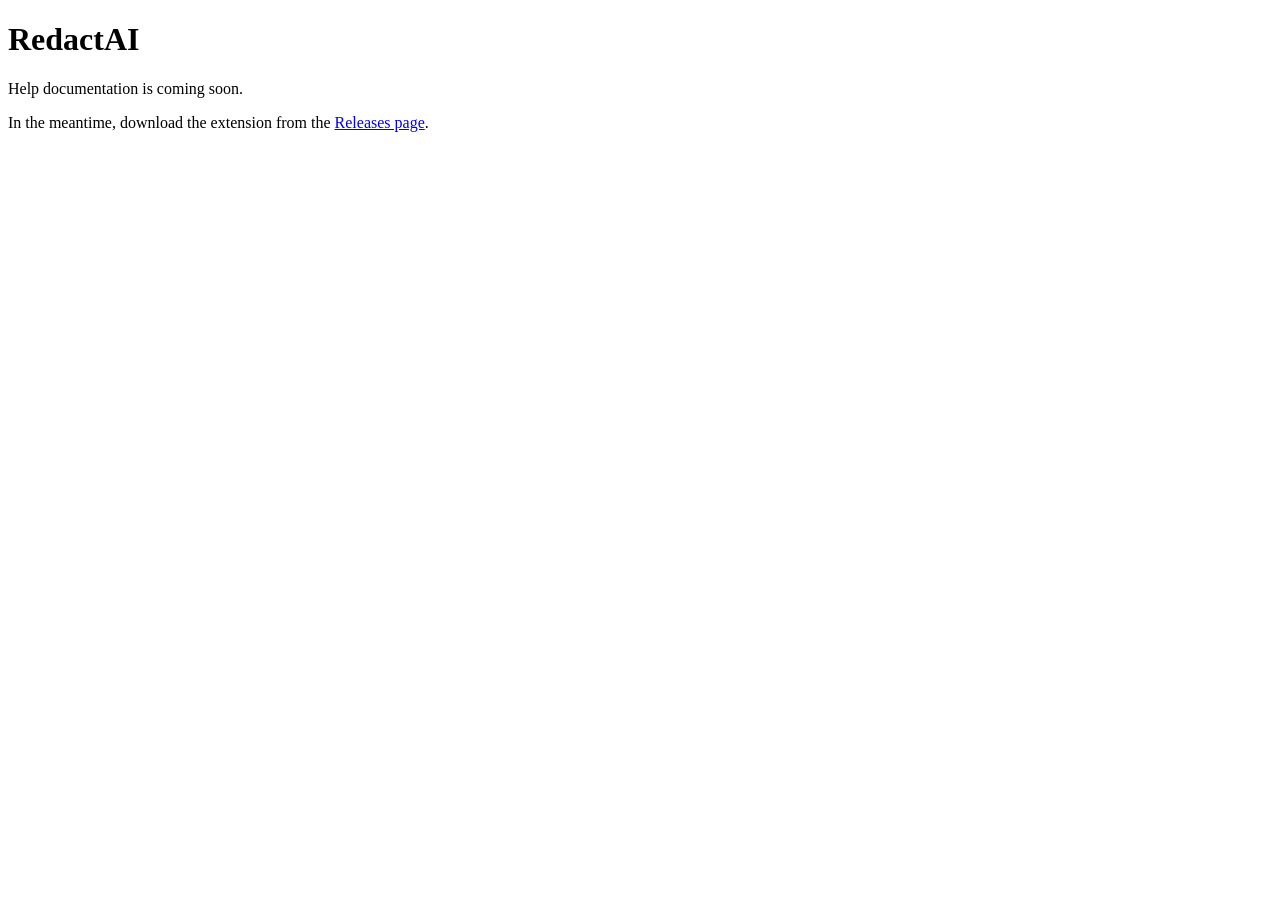
==== docs/index.html @ 03ff7887 "Scaffold public repo: README and docs placeholder Sets up this repo as the public releases + docs mi" ====
<!DOCTYPE html>
<html lang="en">
<head>
<meta charset="UTF-8">
<title>RedactAI Help</title>
<meta name="viewport" content="width=device-width, initial-scale=1">
</head>
<body>
<h1>RedactAI</h1>
<p>Help documentation is coming soon.</p>
<p>In the meantime, download the extension from the
<a href="https://github.com/RunningWithScrewDrivers/RedactAI-releases/releases">Releases page</a>.</p>
</body>
</html>
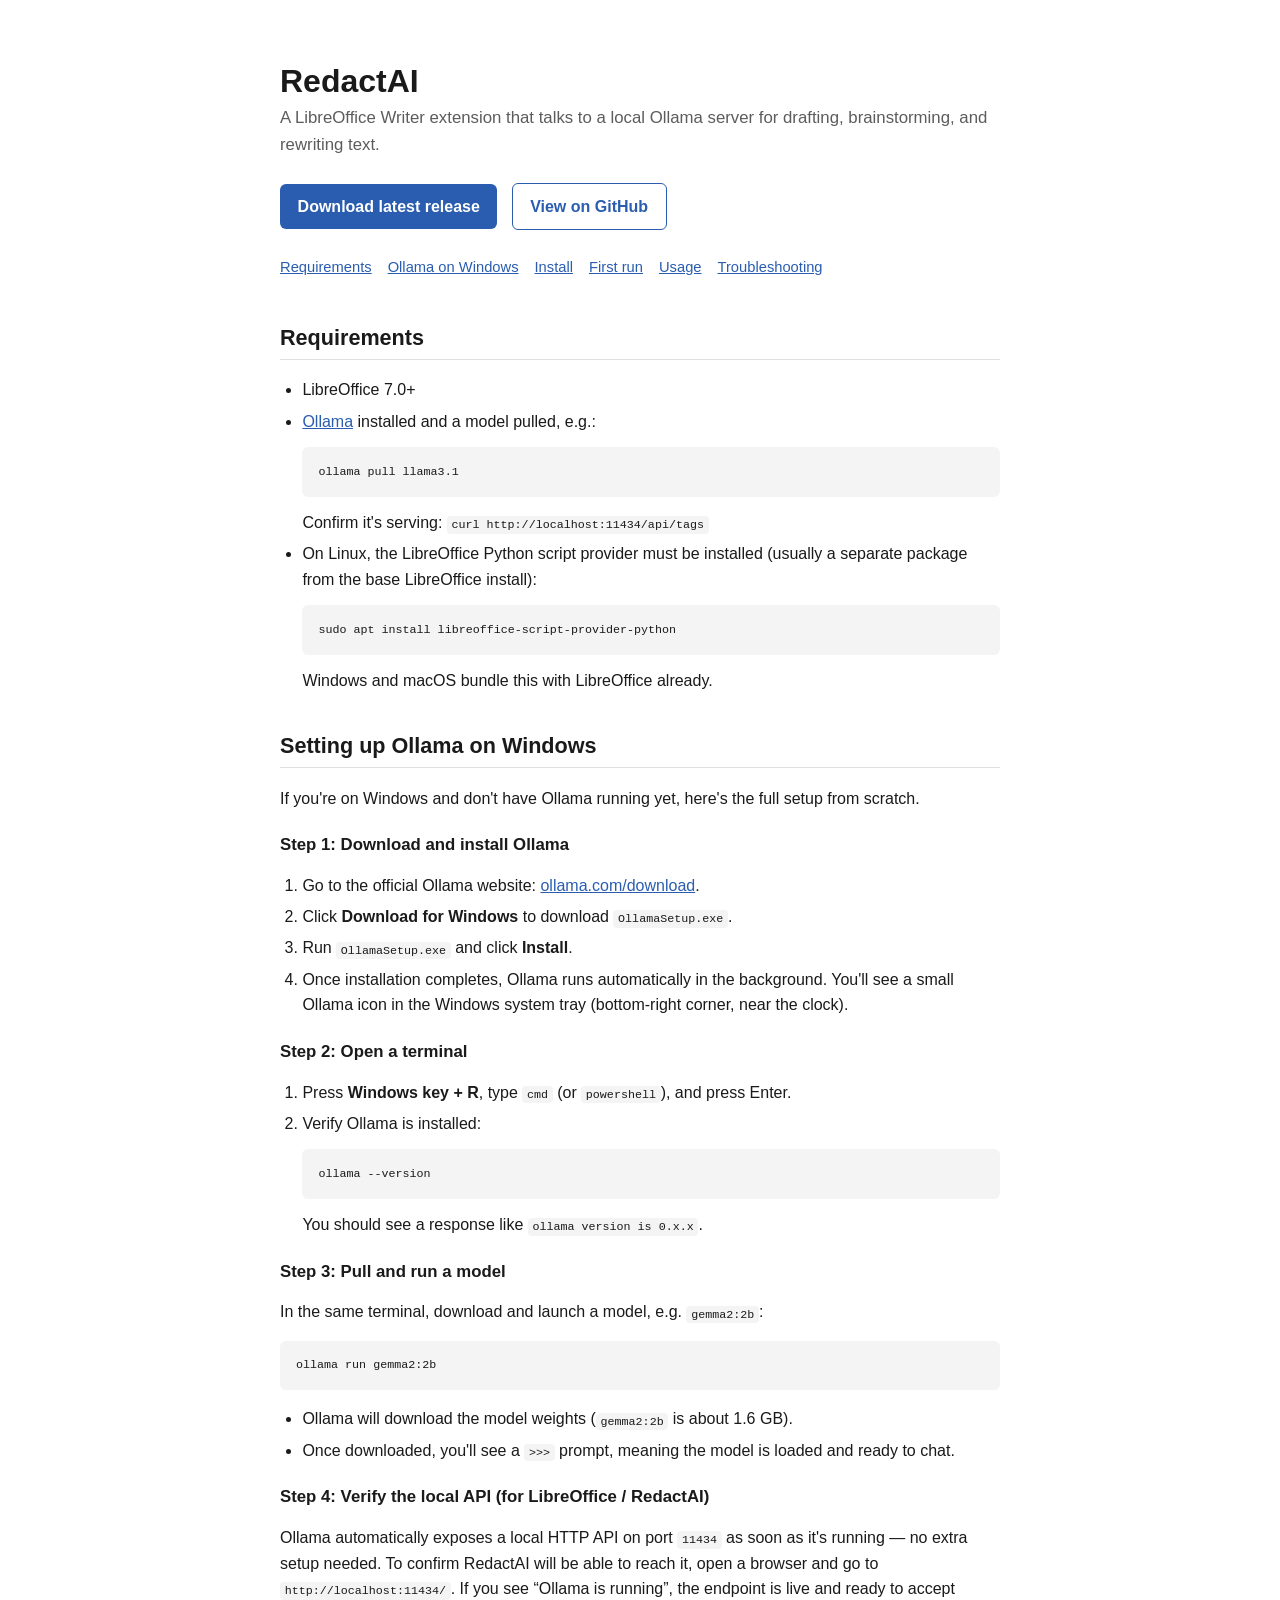
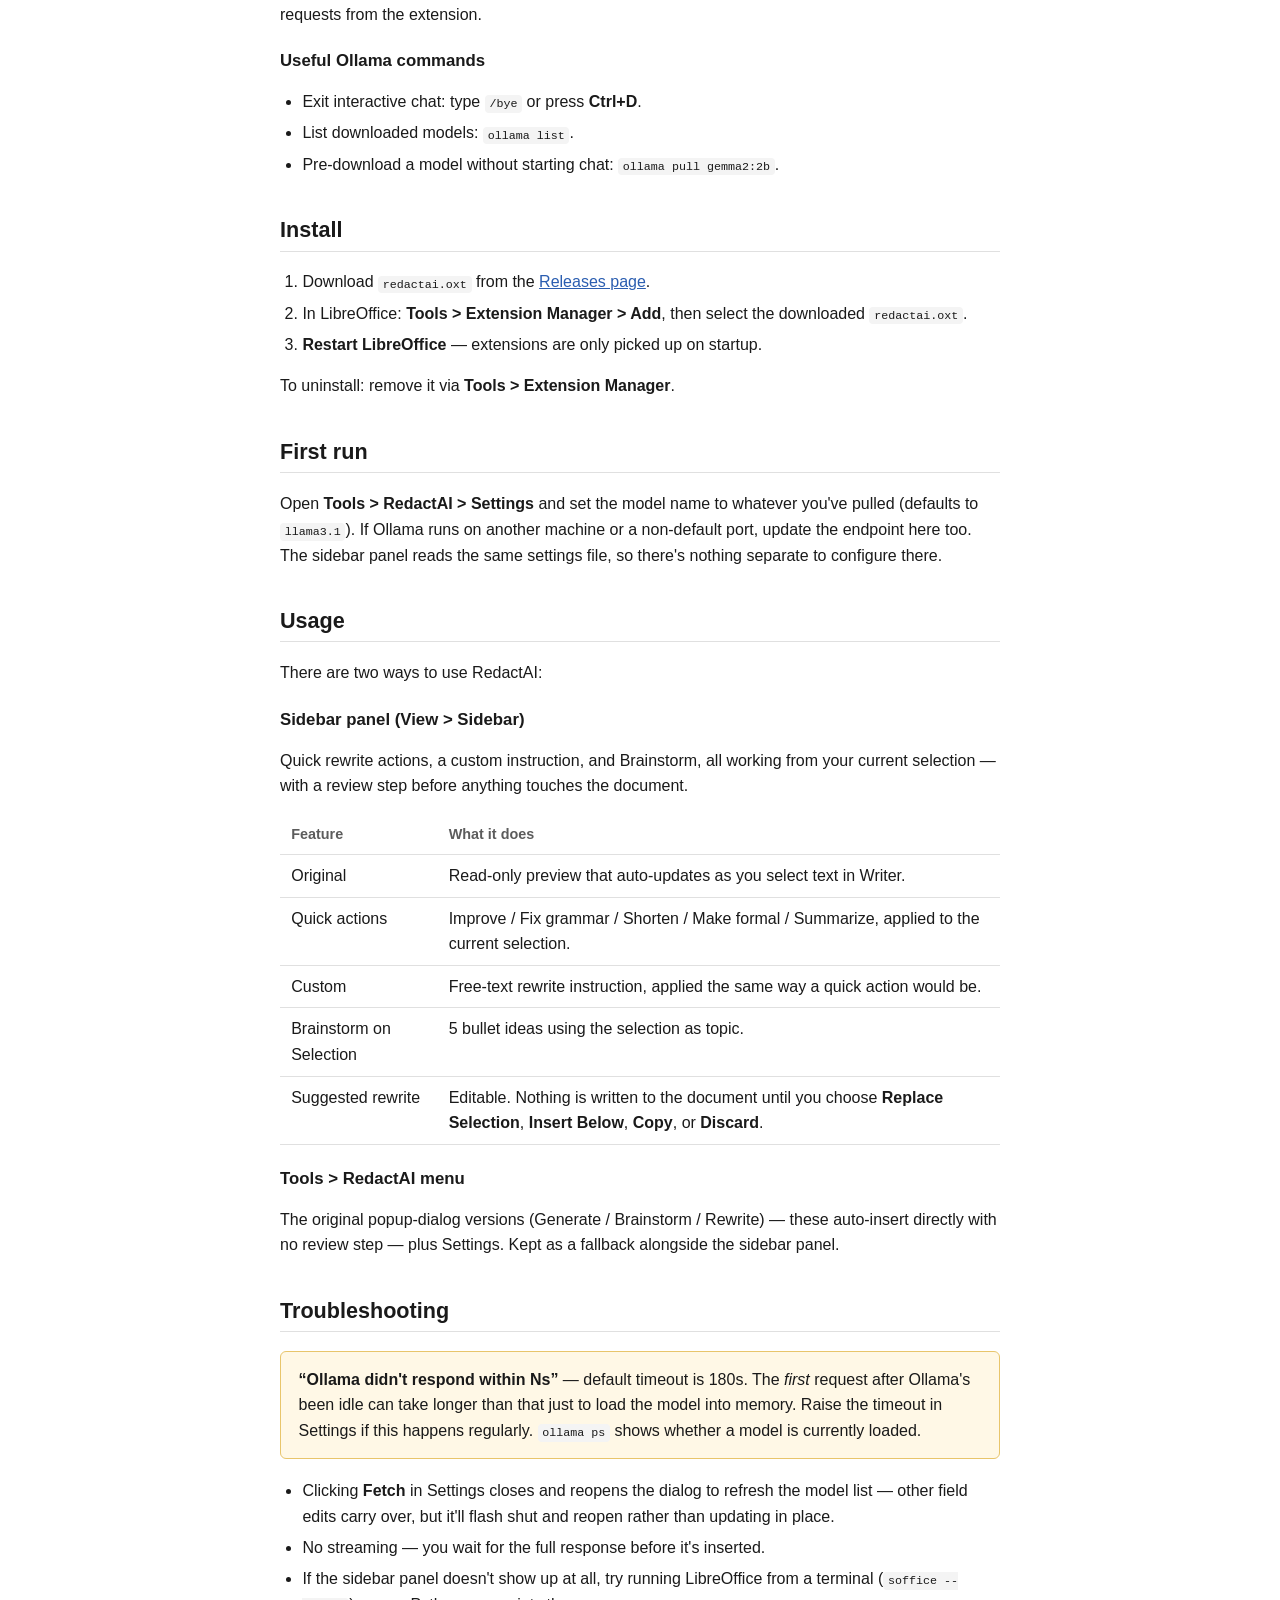
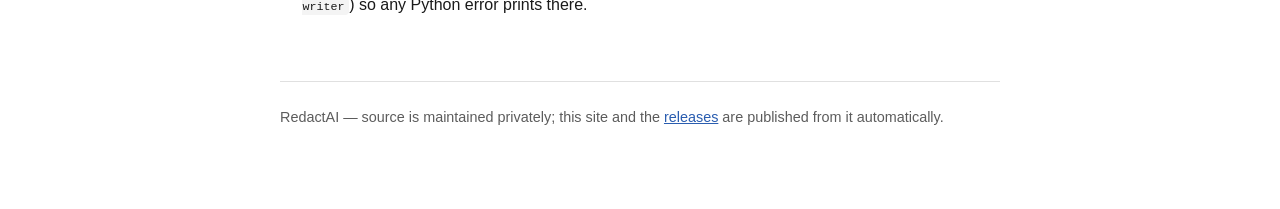
==== commit 9091a8c8: "Write full RedactAI help page Replaces the placeholder with real docs: requirements, the Windows Oll" ====
--- a/docs/index.html
+++ b/docs/index.html
@@ -4,11 +4,233 @@
 <meta charset="UTF-8">
 <title>RedactAI Help</title>
 <meta name="viewport" content="width=device-width, initial-scale=1">
+<style>
+  :root {
+    color-scheme: light dark;
+    --bg: #ffffff;
+    --fg: #1a1a1a;
+    --muted: #5c5c5c;
+    --border: #e0e0e0;
+    --code-bg: #f4f4f4;
+    --accent: #2a5db0;
+    --callout-bg: #fff8e6;
+    --callout-border: #e8c56b;
+  }
+  @media (prefers-color-scheme: dark) {
+    :root {
+      --bg: #16181c;
+      --fg: #e8e8e8;
+      --muted: #a0a0a0;
+      --border: #30333a;
+      --code-bg: #21242b;
+      --accent: #7aa7ef;
+      --callout-bg: #2a2410;
+      --callout-border: #6b5a1f;
+    }
+  }
+  * { box-sizing: border-box; }
+  body {
+    background: var(--bg);
+    color: var(--fg);
+    font-family: -apple-system, BlinkMacSystemFont, "Segoe UI", Helvetica, Arial, sans-serif;
+    line-height: 1.6;
+    max-width: 760px;
+    margin: 0 auto;
+    padding: 2.5rem 1.25rem 5rem;
+  }
+  h1, h2, h3 { line-height: 1.25; }
+  h1 { font-size: 2rem; margin-bottom: 0.25rem; }
+  h2 {
+    font-size: 1.35rem;
+    margin-top: 2.5rem;
+    padding-bottom: 0.4rem;
+    border-bottom: 1px solid var(--border);
+  }
+  h3 { font-size: 1.05rem; margin-top: 1.5rem; }
+  p.tagline { color: var(--muted); margin-top: 0; font-size: 1.05rem; }
+  code {
+    background: var(--code-bg);
+    padding: 0.15em 0.4em;
+    border-radius: 4px;
+    font-size: 0.9em;
+  }
+  pre {
+    background: var(--code-bg);
+    padding: 0.9rem 1rem;
+    border-radius: 6px;
+    overflow-x: auto;
+  }
+  pre code { background: none; padding: 0; }
+  a { color: var(--accent); }
+  ul, ol { padding-left: 1.4rem; }
+  li { margin-bottom: 0.35rem; }
+  .callout {
+    background: var(--callout-bg);
+    border: 1px solid var(--callout-border);
+    border-radius: 6px;
+    padding: 0.9rem 1.1rem;
+    margin: 1.2rem 0;
+  }
+  .callout p:first-child { margin-top: 0; }
+  .callout p:last-child { margin-bottom: 0; }
+  .btn-row { margin: 1.5rem 0; }
+  .btn {
+    display: inline-block;
+    background: var(--accent);
+    color: #fff;
+    text-decoration: none;
+    padding: 0.6rem 1.1rem;
+    border-radius: 6px;
+    font-weight: 600;
+    margin-right: 0.6rem;
+  }
+  .btn.secondary {
+    background: transparent;
+    color: var(--accent);
+    border: 1px solid var(--accent);
+  }
+  table {
+    width: 100%;
+    border-collapse: collapse;
+    margin: 1rem 0;
+  }
+  th, td {
+    text-align: left;
+    padding: 0.5rem 0.7rem;
+    border-bottom: 1px solid var(--border);
+    vertical-align: top;
+  }
+  th { color: var(--muted); font-weight: 600; font-size: 0.9em; }
+  footer {
+    margin-top: 4rem;
+    padding-top: 1.5rem;
+    border-top: 1px solid var(--border);
+    color: var(--muted);
+    font-size: 0.9em;
+  }
+  nav.toc { margin: 1.5rem 0 2rem; }
+  nav.toc ul { list-style: none; padding-left: 0; display: flex; flex-wrap: wrap; gap: 0.4rem 1rem; }
+  nav.toc a { font-size: 0.92em; }
+</style>
 </head>
 <body>
+
 <h1>RedactAI</h1>
-<p>Help documentation is coming soon.</p>
-<p>In the meantime, download the extension from the
-<a href="https://github.com/RunningWithScrewDrivers/RedactAI-releases/releases">Releases page</a>.</p>
+<p class="tagline">A LibreOffice Writer extension that talks to a local Ollama server for drafting, brainstorming, and rewriting text.</p>
+
+<div class="btn-row">
+  <a class="btn" href="https://github.com/RunningWithScrewDrivers/RedactAI-releases/releases">Download latest release</a>
+  <a class="btn secondary" href="https://github.com/RunningWithScrewDrivers/RedactAI-releases">View on GitHub</a>
+</div>
+
+<nav class="toc">
+  <ul>
+    <li><a href="#requirements">Requirements</a></li>
+    <li><a href="#ollama-windows">Ollama on Windows</a></li>
+    <li><a href="#install">Install</a></li>
+    <li><a href="#first-run">First run</a></li>
+    <li><a href="#usage">Usage</a></li>
+    <li><a href="#troubleshooting">Troubleshooting</a></li>
+  </ul>
+</nav>
+
+<h2 id="requirements">Requirements</h2>
+<ul>
+  <li>LibreOffice 7.0+</li>
+  <li>
+    <a href="https://ollama.com">Ollama</a> installed and a model pulled, e.g.:
+    <pre><code>ollama pull llama3.1</code></pre>
+    Confirm it's serving: <code>curl http://localhost:11434/api/tags</code>
+  </li>
+  <li>
+    On Linux, the LibreOffice Python script provider must be installed
+    (usually a separate package from the base LibreOffice install):
+    <pre><code>sudo apt install libreoffice-script-provider-python</code></pre>
+    Windows and macOS bundle this with LibreOffice already.
+  </li>
+</ul>
+
+<h2 id="ollama-windows">Setting up Ollama on Windows</h2>
+<p>If you're on Windows and don't have Ollama running yet, here's the full setup from scratch.</p>
+
+<h3>Step 1: Download and install Ollama</h3>
+<ol>
+  <li>Go to the official Ollama website: <a href="https://ollama.com/download">ollama.com/download</a>.</li>
+  <li>Click <strong>Download for Windows</strong> to download <code>OllamaSetup.exe</code>.</li>
+  <li>Run <code>OllamaSetup.exe</code> and click <strong>Install</strong>.</li>
+  <li>Once installation completes, Ollama runs automatically in the background. You'll see a small Ollama icon in the Windows system tray (bottom-right corner, near the clock).</li>
+</ol>
+
+<h3>Step 2: Open a terminal</h3>
+<ol>
+  <li>Press <strong>Windows key + R</strong>, type <code>cmd</code> (or <code>powershell</code>), and press Enter.</li>
+  <li>Verify Ollama is installed:
+    <pre><code>ollama --version</code></pre>
+    You should see a response like <code>ollama version is 0.x.x</code>.
+  </li>
+</ol>
+
+<h3>Step 3: Pull and run a model</h3>
+<p>In the same terminal, download and launch a model, e.g. <code>gemma2:2b</code>:</p>
+<pre><code>ollama run gemma2:2b</code></pre>
+<ul>
+  <li>Ollama will download the model weights (<code>gemma2:2b</code> is about 1.6 GB).</li>
+  <li>Once downloaded, you'll see a <code>&gt;&gt;&gt;</code> prompt, meaning the model is loaded and ready to chat.</li>
+</ul>
+
+<h3>Step 4: Verify the local API (for LibreOffice / RedactAI)</h3>
+<p>Ollama automatically exposes a local HTTP API on port <code>11434</code> as soon as it's running &mdash; no extra setup needed. To confirm RedactAI will be able to reach it, open a browser and go to <code>http://localhost:11434/</code>. If you see &ldquo;Ollama is running&rdquo;, the endpoint is live and ready to accept requests from the extension.</p>
+
+<h3>Useful Ollama commands</h3>
+<ul>
+  <li>Exit interactive chat: type <code>/bye</code> or press <strong>Ctrl+D</strong>.</li>
+  <li>List downloaded models: <code>ollama list</code>.</li>
+  <li>Pre-download a model without starting chat: <code>ollama pull gemma2:2b</code>.</li>
+</ul>
+
+<h2 id="install">Install</h2>
+<ol>
+  <li>Download <code>redactai.oxt</code> from the <a href="https://github.com/RunningWithScrewDrivers/RedactAI-releases/releases">Releases page</a>.</li>
+  <li>In LibreOffice: <strong>Tools &gt; Extension Manager &gt; Add</strong>, then select the downloaded <code>redactai.oxt</code>.</li>
+  <li><strong>Restart LibreOffice</strong> &mdash; extensions are only picked up on startup.</li>
+</ol>
+<p>To uninstall: remove it via <strong>Tools &gt; Extension Manager</strong>.</p>
+
+<h2 id="first-run">First run</h2>
+<p>Open <strong>Tools &gt; RedactAI &gt; Settings</strong> and set the model name to whatever you've pulled (defaults to <code>llama3.1</code>). If Ollama runs on another machine or a non-default port, update the endpoint here too. The sidebar panel reads the same settings file, so there's nothing separate to configure there.</p>
+
+<h2 id="usage">Usage</h2>
+<p>There are two ways to use RedactAI:</p>
+
+<h3>Sidebar panel (View &gt; Sidebar)</h3>
+<p>Quick rewrite actions, a custom instruction, and Brainstorm, all working from your current selection &mdash; with a review step before anything touches the document.</p>
+<table>
+  <tr><th>Feature</th><th>What it does</th></tr>
+  <tr><td>Original</td><td>Read-only preview that auto-updates as you select text in Writer.</td></tr>
+  <tr><td>Quick actions</td><td>Improve / Fix grammar / Shorten / Make formal / Summarize, applied to the current selection.</td></tr>
+  <tr><td>Custom</td><td>Free-text rewrite instruction, applied the same way a quick action would be.</td></tr>
+  <tr><td>Brainstorm on Selection</td><td>5 bullet ideas using the selection as topic.</td></tr>
+  <tr><td>Suggested rewrite</td><td>Editable. Nothing is written to the document until you choose <strong>Replace Selection</strong>, <strong>Insert Below</strong>, <strong>Copy</strong>, or <strong>Discard</strong>.</td></tr>
+</table>
+
+<h3>Tools &gt; RedactAI menu</h3>
+<p>The original popup-dialog versions (Generate / Brainstorm / Rewrite) &mdash; these auto-insert directly with no review step &mdash; plus Settings. Kept as a fallback alongside the sidebar panel.</p>
+
+<h2 id="troubleshooting">Troubleshooting</h2>
+<div class="callout">
+  <p><strong>&ldquo;Ollama didn't respond within Ns&rdquo;</strong> &mdash; default timeout is 180s. The <em>first</em> request after Ollama's been idle can take longer than that just to load the model into memory. Raise the timeout in Settings if this happens regularly. <code>ollama ps</code> shows whether a model is currently loaded.</p>
+</div>
+<ul>
+  <li>Clicking <strong>Fetch</strong> in Settings closes and reopens the dialog to refresh the model list &mdash; other field edits carry over, but it'll flash shut and reopen rather than updating in place.</li>
+  <li>No streaming &mdash; you wait for the full response before it's inserted.</li>
+  <li>If the sidebar panel doesn't show up at all, try running LibreOffice from a terminal (<code>soffice --writer</code>) so any Python error prints there.</li>
+</ul>
+
+<footer>
+  RedactAI &mdash; source is maintained privately; this site and the
+  <a href="https://github.com/RunningWithScrewDrivers/RedactAI-releases/releases">releases</a>
+  are published from it automatically.
+</footer>
+
 </body>
 </html>
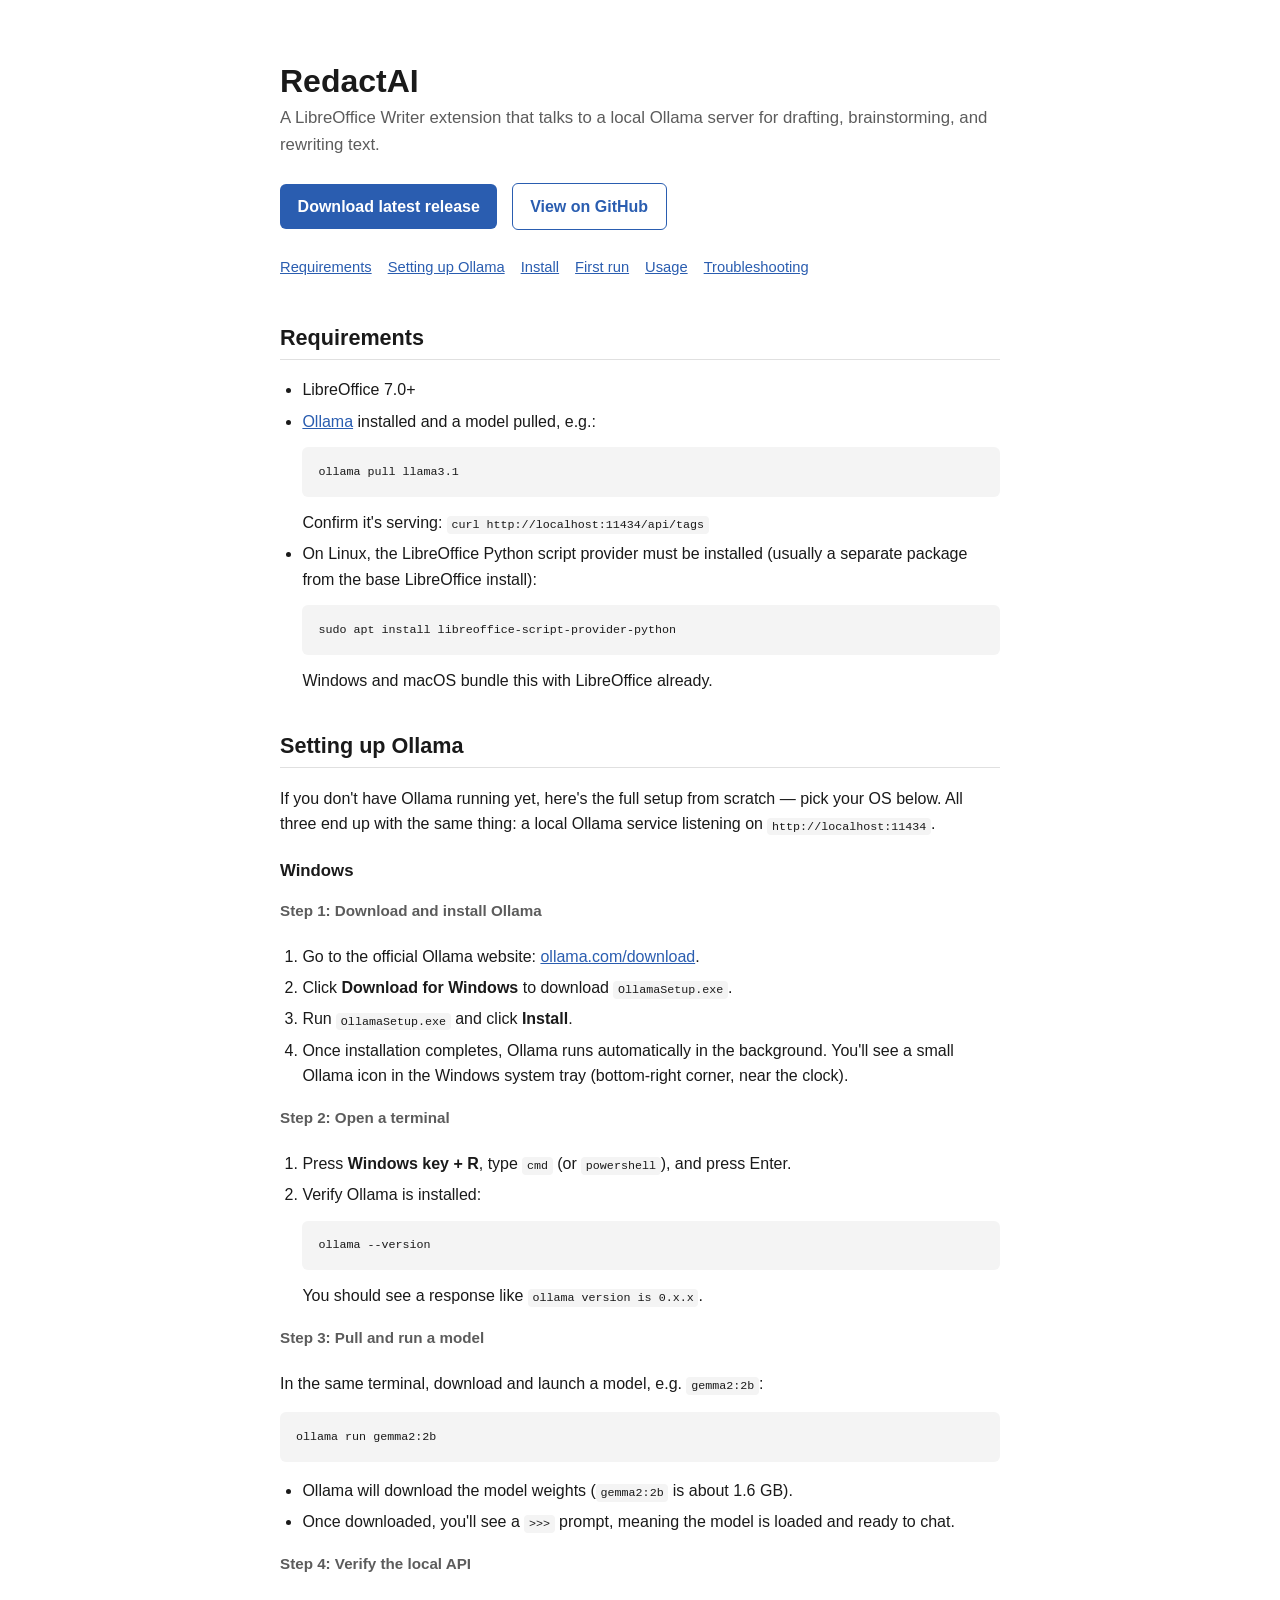
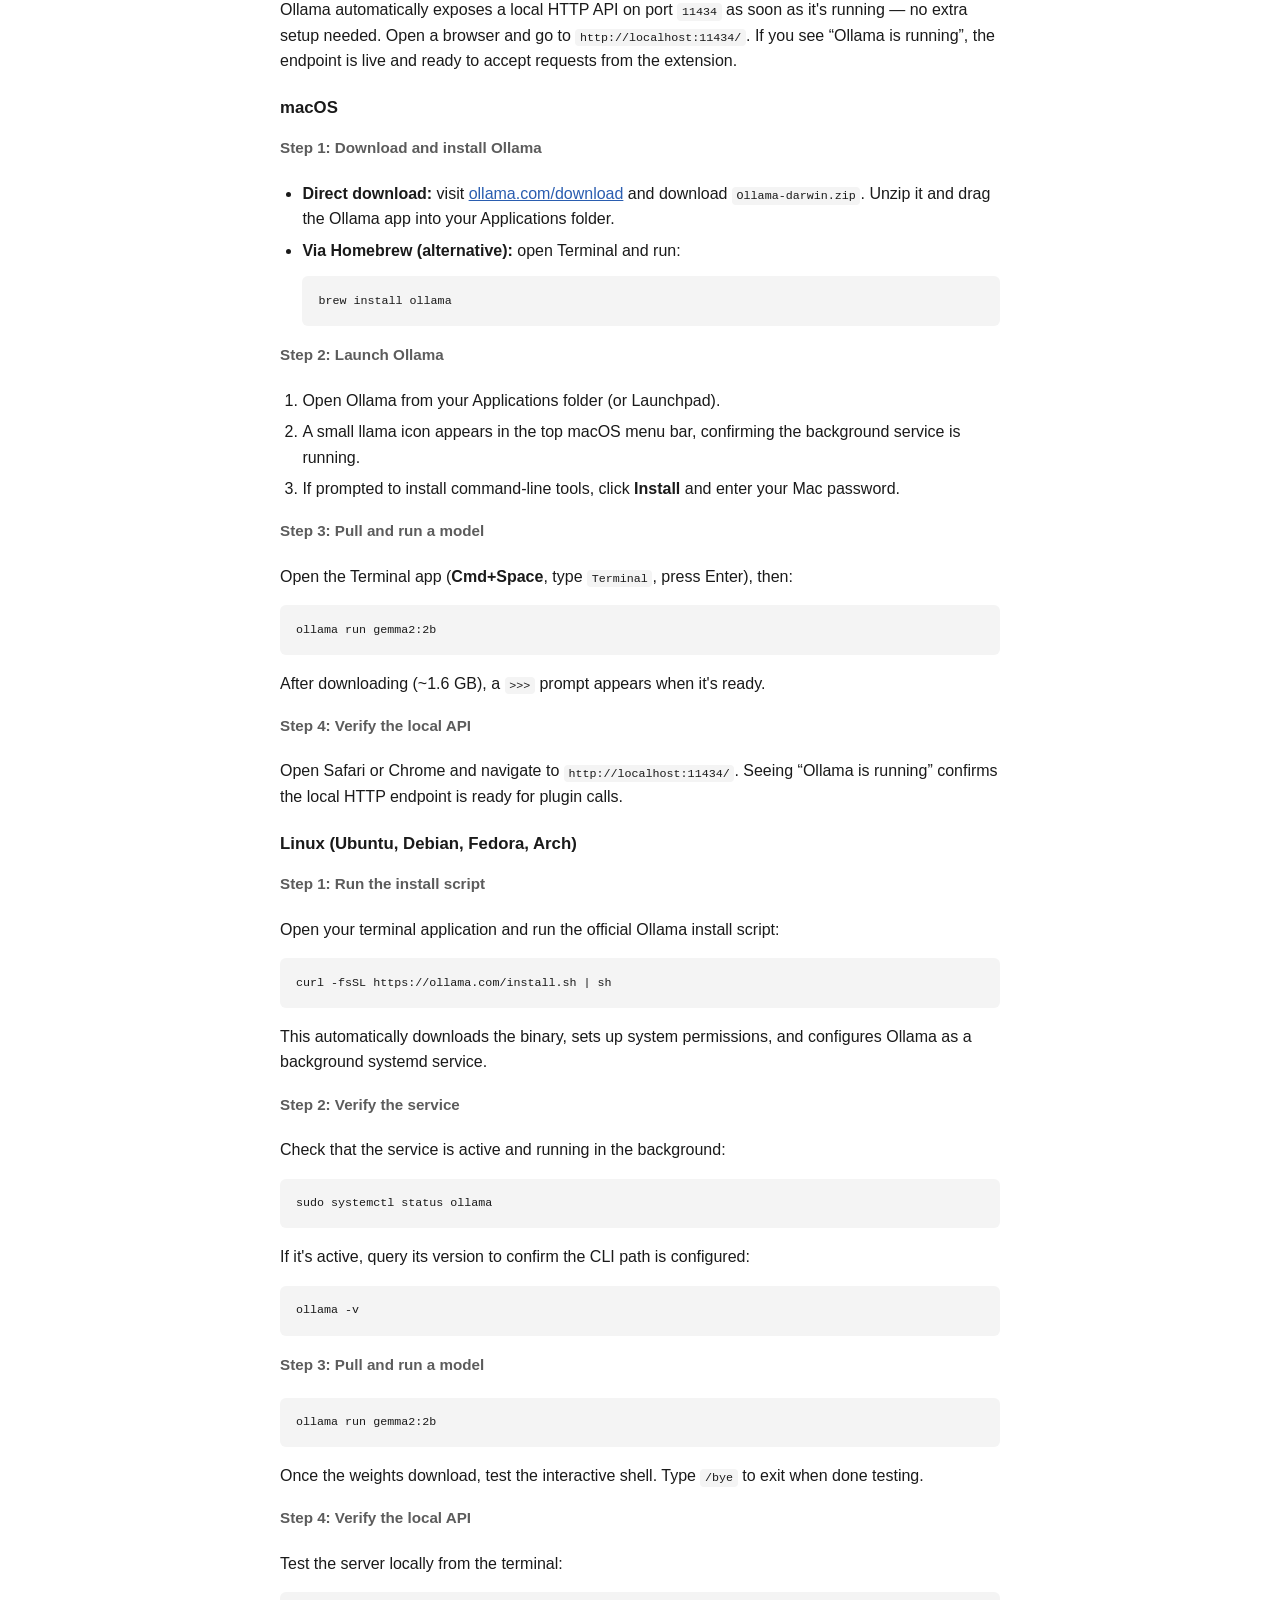
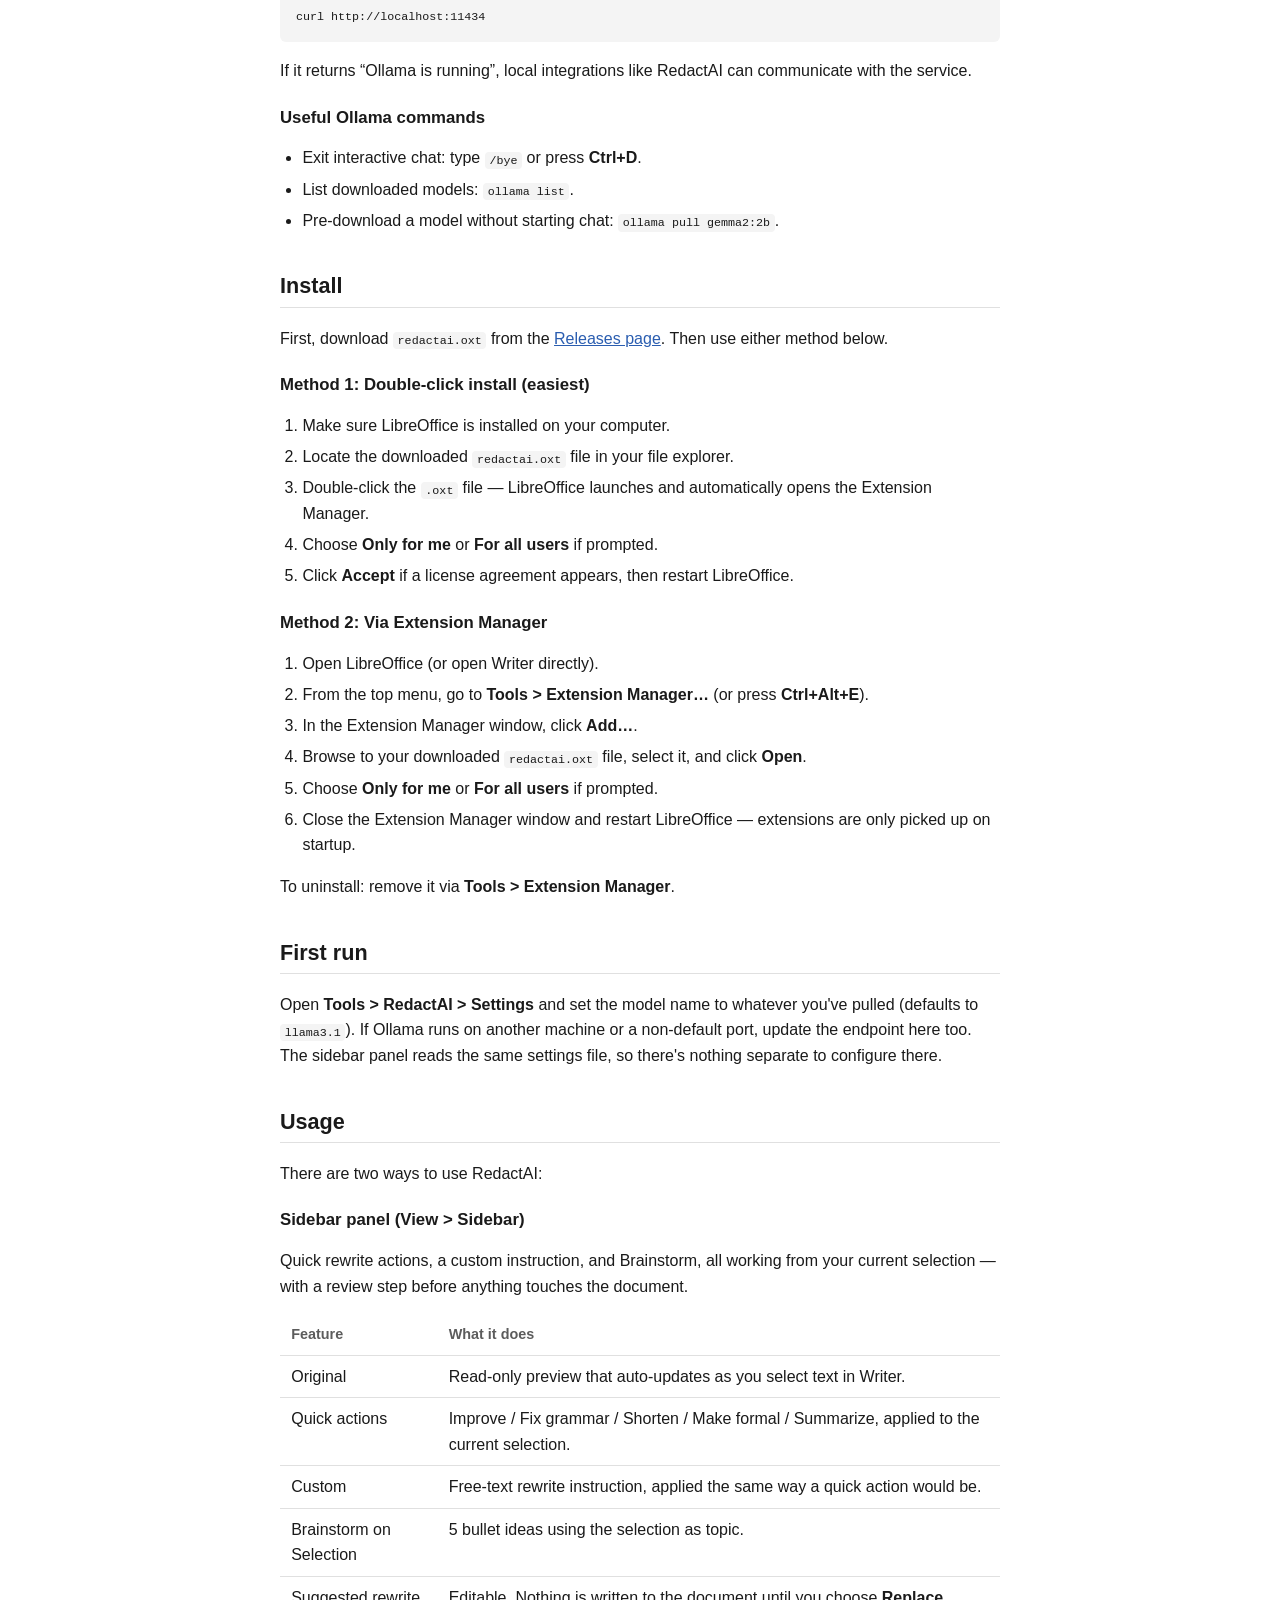
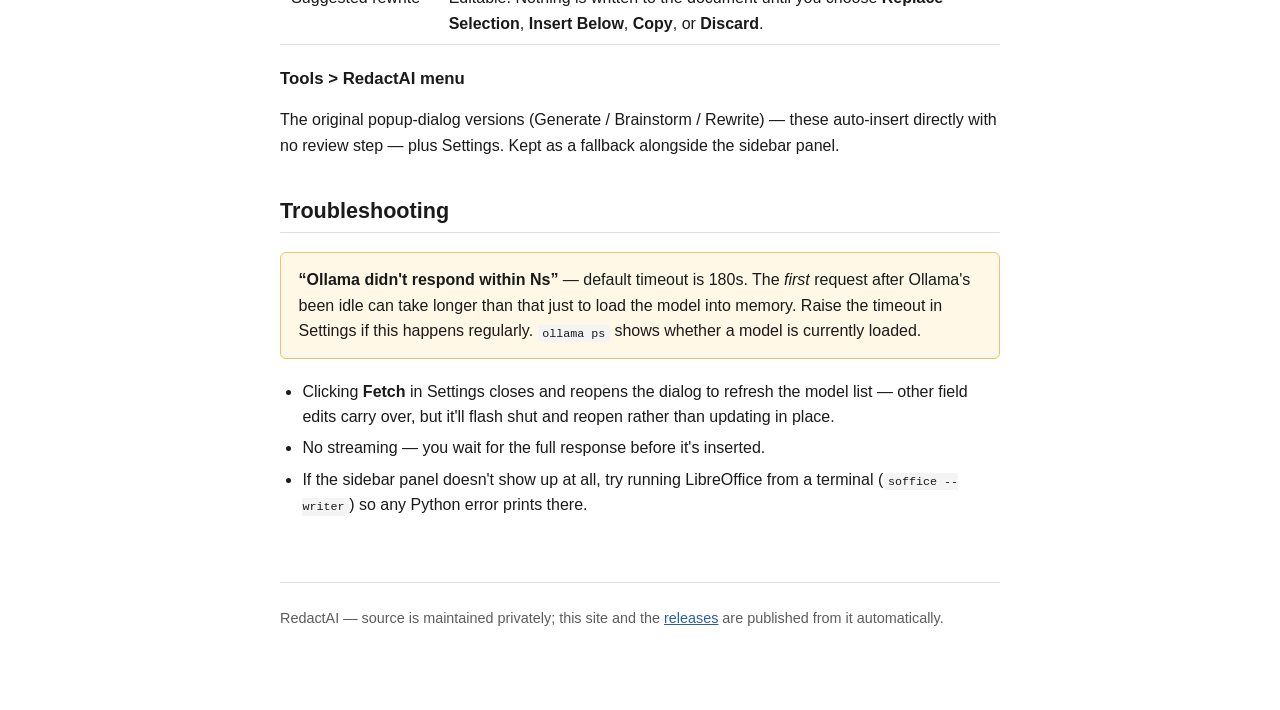
==== commit 7a847ce8: "Expand help page: macOS/Linux Ollama setup, extension install methods Ollama setup now covers Window" ====
--- a/docs/index.html
+++ b/docs/index.html
@@ -47,6 +47,7 @@
     border-bottom: 1px solid var(--border);
   }
   h3 { font-size: 1.05rem; margin-top: 1.5rem; }
+  h4 { font-size: 0.95rem; margin-top: 1.1rem; color: var(--muted); }
   p.tagline { color: var(--muted); margin-top: 0; font-size: 1.05rem; }
   code {
     background: var(--code-bg);
@@ -126,7 +127,7 @@
 <nav class="toc">
   <ul>
     <li><a href="#requirements">Requirements</a></li>
-    <li><a href="#ollama-windows">Ollama on Windows</a></li>
+    <li><a href="#ollama-setup">Setting up Ollama</a></li>
     <li><a href="#install">Install</a></li>
     <li><a href="#first-run">First run</a></li>
     <li><a href="#usage">Usage</a></li>
@@ -150,10 +151,12 @@
   </li>
 </ul>
 
-<h2 id="ollama-windows">Setting up Ollama on Windows</h2>
-<p>If you're on Windows and don't have Ollama running yet, here's the full setup from scratch.</p>
-
-<h3>Step 1: Download and install Ollama</h3>
+<h2 id="ollama-setup">Setting up Ollama</h2>
+<p>If you don't have Ollama running yet, here's the full setup from scratch &mdash; pick your OS below. All three end up with the same thing: a local Ollama service listening on <code>http://localhost:11434</code>.</p>
+
+<h3>Windows</h3>
+
+<h4>Step 1: Download and install Ollama</h4>
 <ol>
   <li>Go to the official Ollama website: <a href="https://ollama.com/download">ollama.com/download</a>.</li>
   <li>Click <strong>Download for Windows</strong> to download <code>OllamaSetup.exe</code>.</li>
@@ -161,7 +164,7 @@
   <li>Once installation completes, Ollama runs automatically in the background. You'll see a small Ollama icon in the Windows system tray (bottom-right corner, near the clock).</li>
 </ol>
 
-<h3>Step 2: Open a terminal</h3>
+<h4>Step 2: Open a terminal</h4>
 <ol>
   <li>Press <strong>Windows key + R</strong>, type <code>cmd</code> (or <code>powershell</code>), and press Enter.</li>
   <li>Verify Ollama is installed:
@@ -170,7 +173,7 @@
   </li>
 </ol>
 
-<h3>Step 3: Pull and run a model</h3>
+<h4>Step 3: Pull and run a model</h4>
 <p>In the same terminal, download and launch a model, e.g. <code>gemma2:2b</code>:</p>
 <pre><code>ollama run gemma2:2b</code></pre>
 <ul>
@@ -178,8 +181,55 @@
   <li>Once downloaded, you'll see a <code>&gt;&gt;&gt;</code> prompt, meaning the model is loaded and ready to chat.</li>
 </ul>
 
-<h3>Step 4: Verify the local API (for LibreOffice / RedactAI)</h3>
-<p>Ollama automatically exposes a local HTTP API on port <code>11434</code> as soon as it's running &mdash; no extra setup needed. To confirm RedactAI will be able to reach it, open a browser and go to <code>http://localhost:11434/</code>. If you see &ldquo;Ollama is running&rdquo;, the endpoint is live and ready to accept requests from the extension.</p>
+<h4>Step 4: Verify the local API</h4>
+<p>Ollama automatically exposes a local HTTP API on port <code>11434</code> as soon as it's running &mdash; no extra setup needed. Open a browser and go to <code>http://localhost:11434/</code>. If you see &ldquo;Ollama is running&rdquo;, the endpoint is live and ready to accept requests from the extension.</p>
+
+<h3>macOS</h3>
+
+<h4>Step 1: Download and install Ollama</h4>
+<ul>
+  <li><strong>Direct download:</strong> visit <a href="https://ollama.com/download">ollama.com/download</a> and download <code>Ollama-darwin.zip</code>. Unzip it and drag the Ollama app into your Applications folder.</li>
+  <li><strong>Via Homebrew (alternative):</strong> open Terminal and run:
+    <pre><code>brew install ollama</code></pre>
+  </li>
+</ul>
+
+<h4>Step 2: Launch Ollama</h4>
+<ol>
+  <li>Open Ollama from your Applications folder (or Launchpad).</li>
+  <li>A small llama icon appears in the top macOS menu bar, confirming the background service is running.</li>
+  <li>If prompted to install command-line tools, click <strong>Install</strong> and enter your Mac password.</li>
+</ol>
+
+<h4>Step 3: Pull and run a model</h4>
+<p>Open the Terminal app (<strong>Cmd+Space</strong>, type <code>Terminal</code>, press Enter), then:</p>
+<pre><code>ollama run gemma2:2b</code></pre>
+<p>After downloading (~1.6 GB), a <code>&gt;&gt;&gt;</code> prompt appears when it's ready.</p>
+
+<h4>Step 4: Verify the local API</h4>
+<p>Open Safari or Chrome and navigate to <code>http://localhost:11434/</code>. Seeing &ldquo;Ollama is running&rdquo; confirms the local HTTP endpoint is ready for plugin calls.</p>
+
+<h3>Linux (Ubuntu, Debian, Fedora, Arch)</h3>
+
+<h4>Step 1: Run the install script</h4>
+<p>Open your terminal application and run the official Ollama install script:</p>
+<pre><code>curl -fsSL https://ollama.com/install.sh | sh</code></pre>
+<p>This automatically downloads the binary, sets up system permissions, and configures Ollama as a background systemd service.</p>
+
+<h4>Step 2: Verify the service</h4>
+<p>Check that the service is active and running in the background:</p>
+<pre><code>sudo systemctl status ollama</code></pre>
+<p>If it's active, query its version to confirm the CLI path is configured:</p>
+<pre><code>ollama -v</code></pre>
+
+<h4>Step 3: Pull and run a model</h4>
+<pre><code>ollama run gemma2:2b</code></pre>
+<p>Once the weights download, test the interactive shell. Type <code>/bye</code> to exit when done testing.</p>
+
+<h4>Step 4: Verify the local API</h4>
+<p>Test the server locally from the terminal:</p>
+<pre><code>curl http://localhost:11434</code></pre>
+<p>If it returns &ldquo;Ollama is running&rdquo;, local integrations like RedactAI can communicate with the service.</p>
 
 <h3>Useful Ollama commands</h3>
 <ul>
@@ -189,11 +239,27 @@
 </ul>
 
 <h2 id="install">Install</h2>
-<ol>
-  <li>Download <code>redactai.oxt</code> from the <a href="https://github.com/RunningWithScrewDrivers/RedactAI-releases/releases">Releases page</a>.</li>
-  <li>In LibreOffice: <strong>Tools &gt; Extension Manager &gt; Add</strong>, then select the downloaded <code>redactai.oxt</code>.</li>
-  <li><strong>Restart LibreOffice</strong> &mdash; extensions are only picked up on startup.</li>
-</ol>
+<p>First, download <code>redactai.oxt</code> from the <a href="https://github.com/RunningWithScrewDrivers/RedactAI-releases/releases">Releases page</a>. Then use either method below.</p>
+
+<h3>Method 1: Double-click install (easiest)</h3>
+<ol>
+  <li>Make sure LibreOffice is installed on your computer.</li>
+  <li>Locate the downloaded <code>redactai.oxt</code> file in your file explorer.</li>
+  <li>Double-click the <code>.oxt</code> file &mdash; LibreOffice launches and automatically opens the Extension Manager.</li>
+  <li>Choose <strong>Only for me</strong> or <strong>For all users</strong> if prompted.</li>
+  <li>Click <strong>Accept</strong> if a license agreement appears, then restart LibreOffice.</li>
+</ol>
+
+<h3>Method 2: Via Extension Manager</h3>
+<ol>
+  <li>Open LibreOffice (or open Writer directly).</li>
+  <li>From the top menu, go to <strong>Tools &gt; Extension Manager&hellip;</strong> (or press <strong>Ctrl+Alt+E</strong>).</li>
+  <li>In the Extension Manager window, click <strong>Add&hellip;</strong>.</li>
+  <li>Browse to your downloaded <code>redactai.oxt</code> file, select it, and click <strong>Open</strong>.</li>
+  <li>Choose <strong>Only for me</strong> or <strong>For all users</strong> if prompted.</li>
+  <li>Close the Extension Manager window and restart LibreOffice &mdash; extensions are only picked up on startup.</li>
+</ol>
+
 <p>To uninstall: remove it via <strong>Tools &gt; Extension Manager</strong>.</p>
 
 <h2 id="first-run">First run</h2>
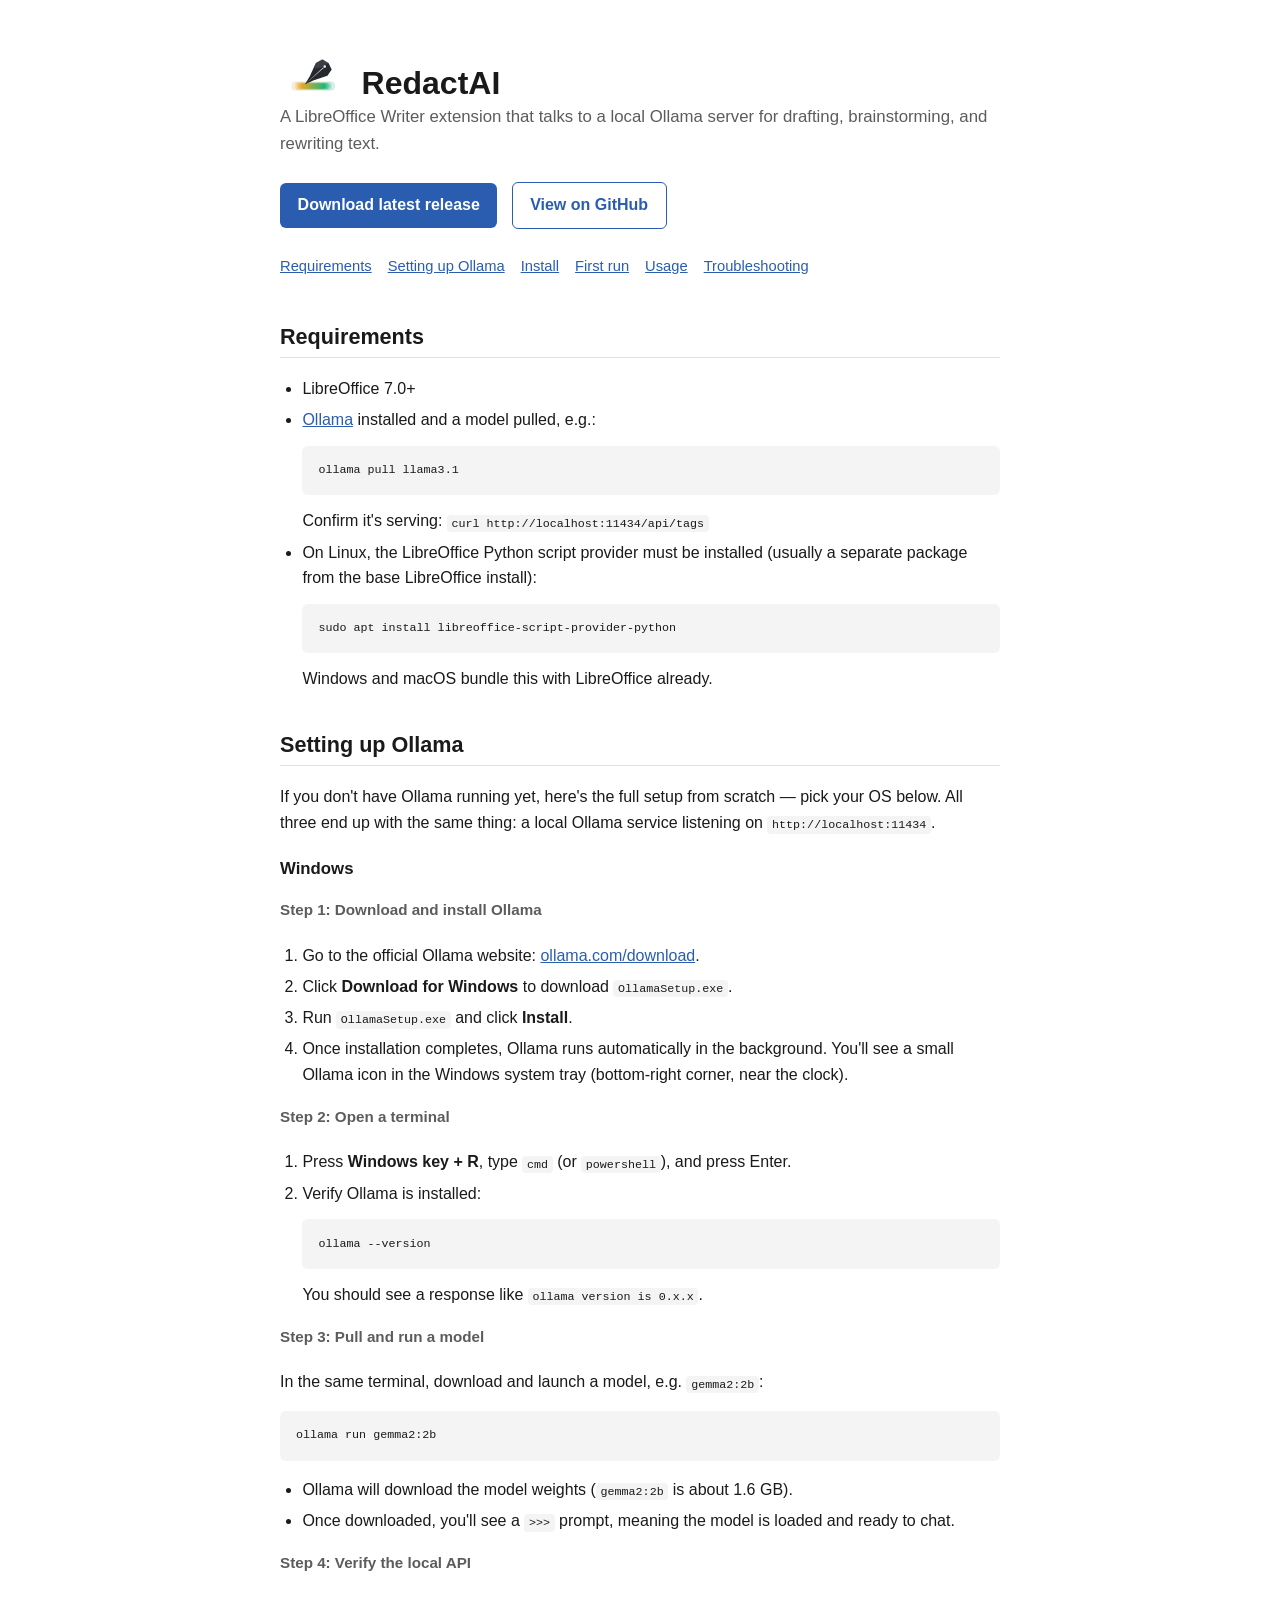
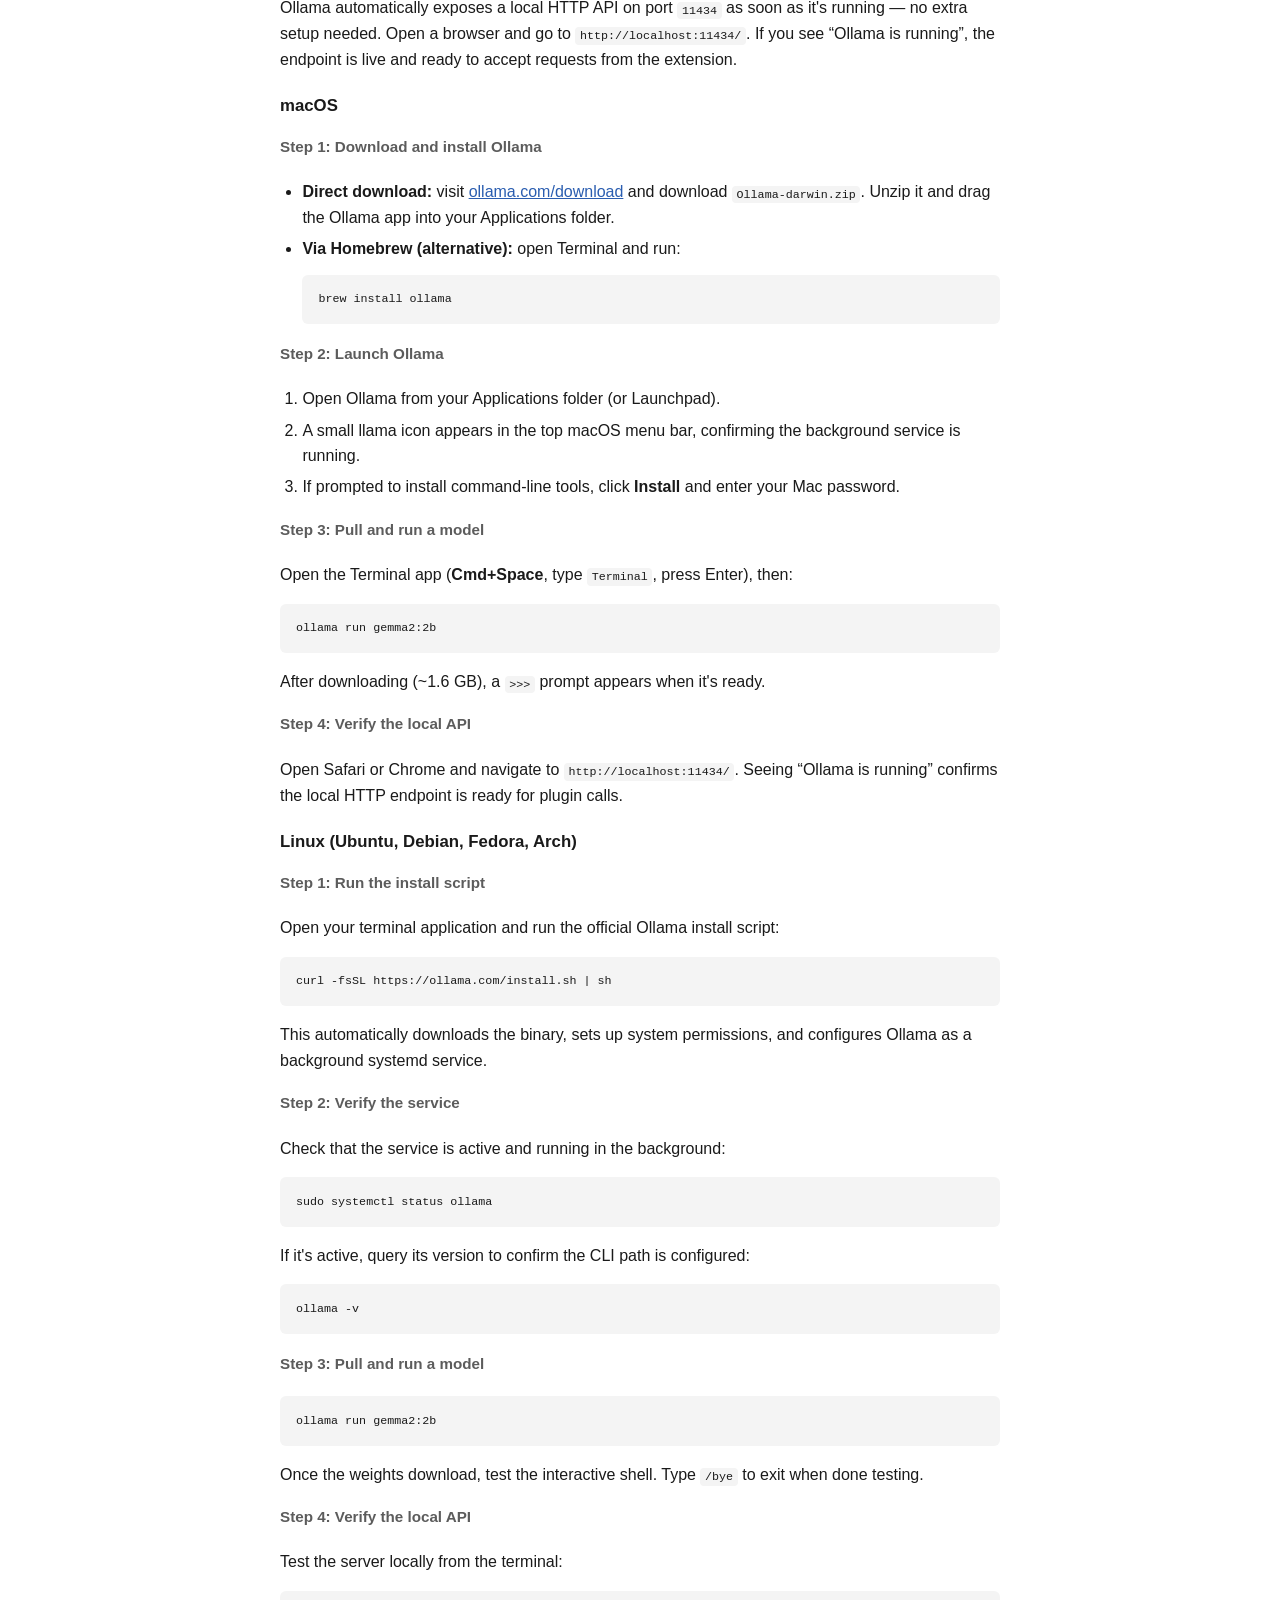
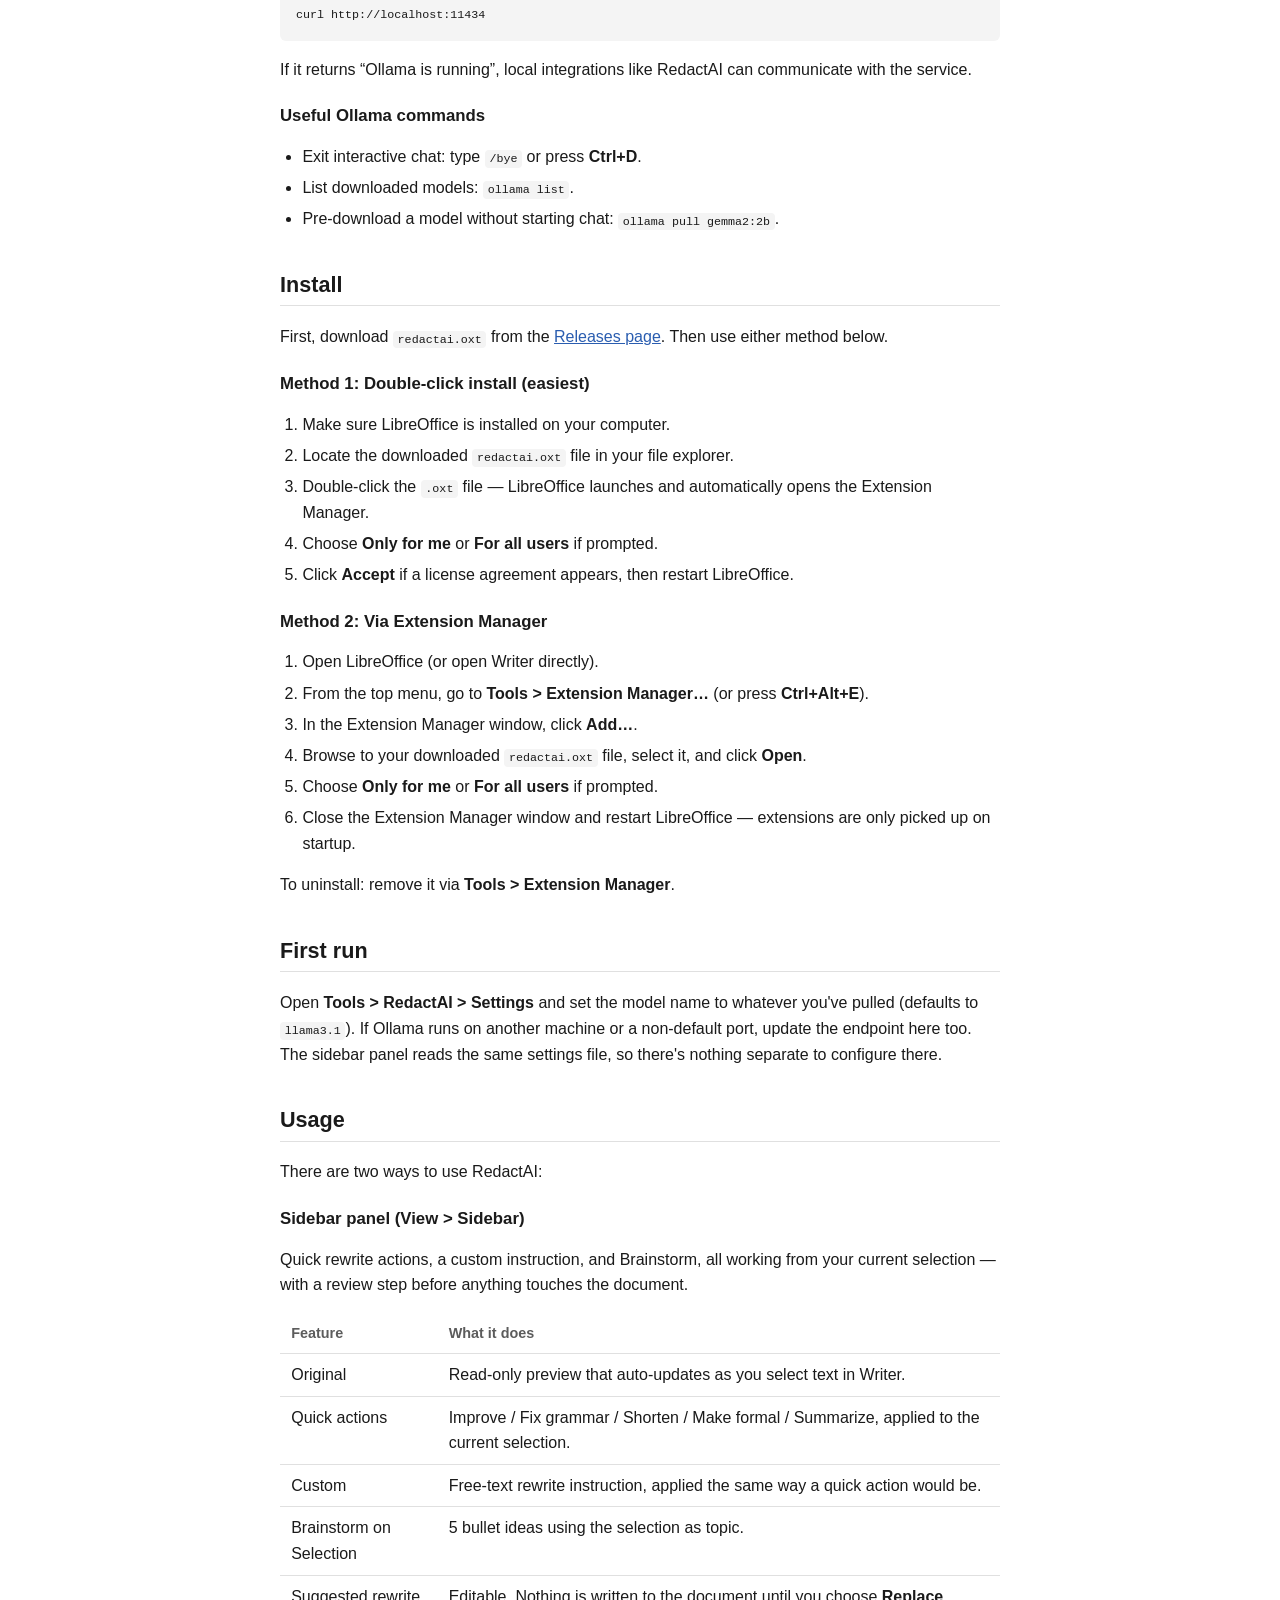
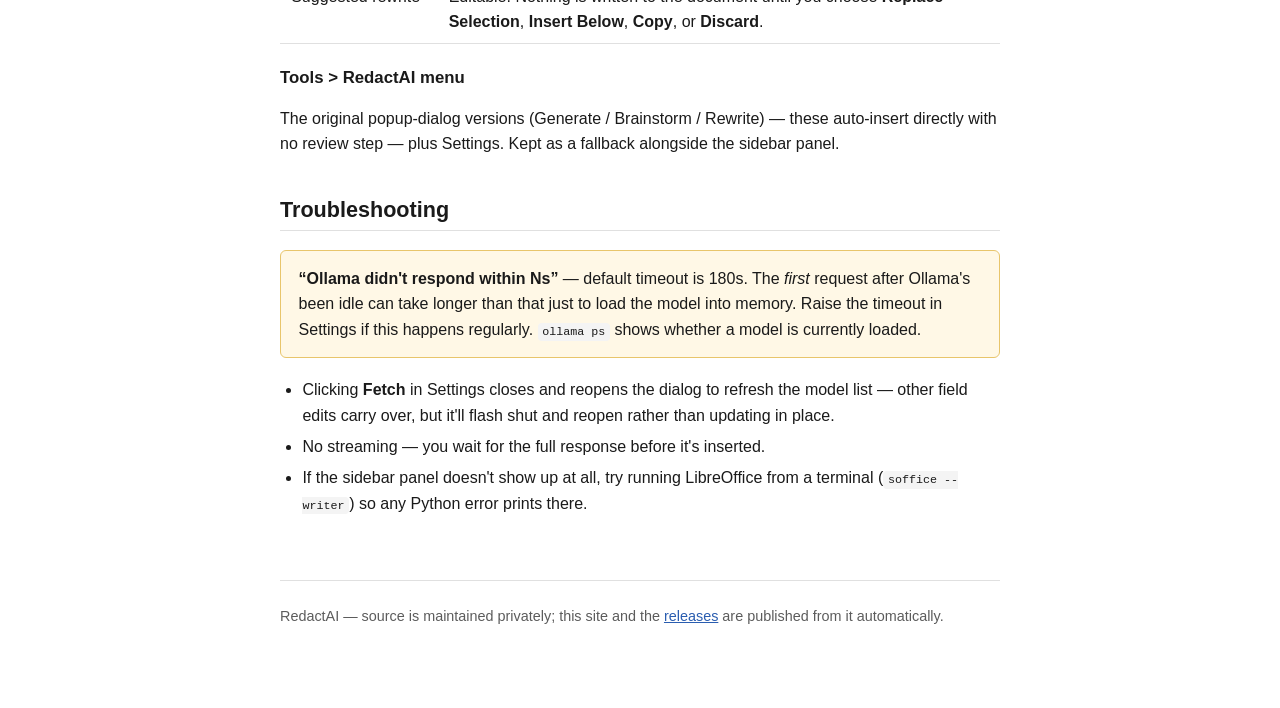
==== commit fc4dd247: "Add favicon and header icon to help page Uses the new RedactAI icon (charcoal nib + amber/emerald gl" ====
--- a/docs/index.html
+++ b/docs/index.html
@@ -4,6 +4,8 @@
 <meta charset="UTF-8">
 <title>RedactAI Help</title>
 <meta name="viewport" content="width=device-width, initial-scale=1">
+<link rel="icon" type="image/png" sizes="32x32" href="assets/favicon-32.png">
+<link rel="icon" type="image/png" sizes="16x16" href="assets/favicon-16.png">
 <style>
   :root {
     color-scheme: light dark;
@@ -112,11 +114,25 @@
   nav.toc { margin: 1.5rem 0 2rem; }
   nav.toc ul { list-style: none; padding-left: 0; display: flex; flex-wrap: wrap; gap: 0.4rem 1rem; }
   nav.toc a { font-size: 0.92em; }
+  .header-row {
+    display: flex;
+    align-items: center;
+    gap: 1.1rem;
+  }
+  .header-row img {
+    width: 64px;
+    height: 64px;
+    flex-shrink: 0;
+  }
+  .header-row h1 { margin-bottom: 0; }
 </style>
 </head>
 <body>
 
-<h1>RedactAI</h1>
+<div class="header-row">
+  <img src="assets/redactai-icon.png" alt="RedactAI icon" width="64" height="64">
+  <h1>RedactAI</h1>
+</div>
 <p class="tagline">A LibreOffice Writer extension that talks to a local Ollama server for drafting, brainstorming, and rewriting text.</p>
 
 <div class="btn-row">
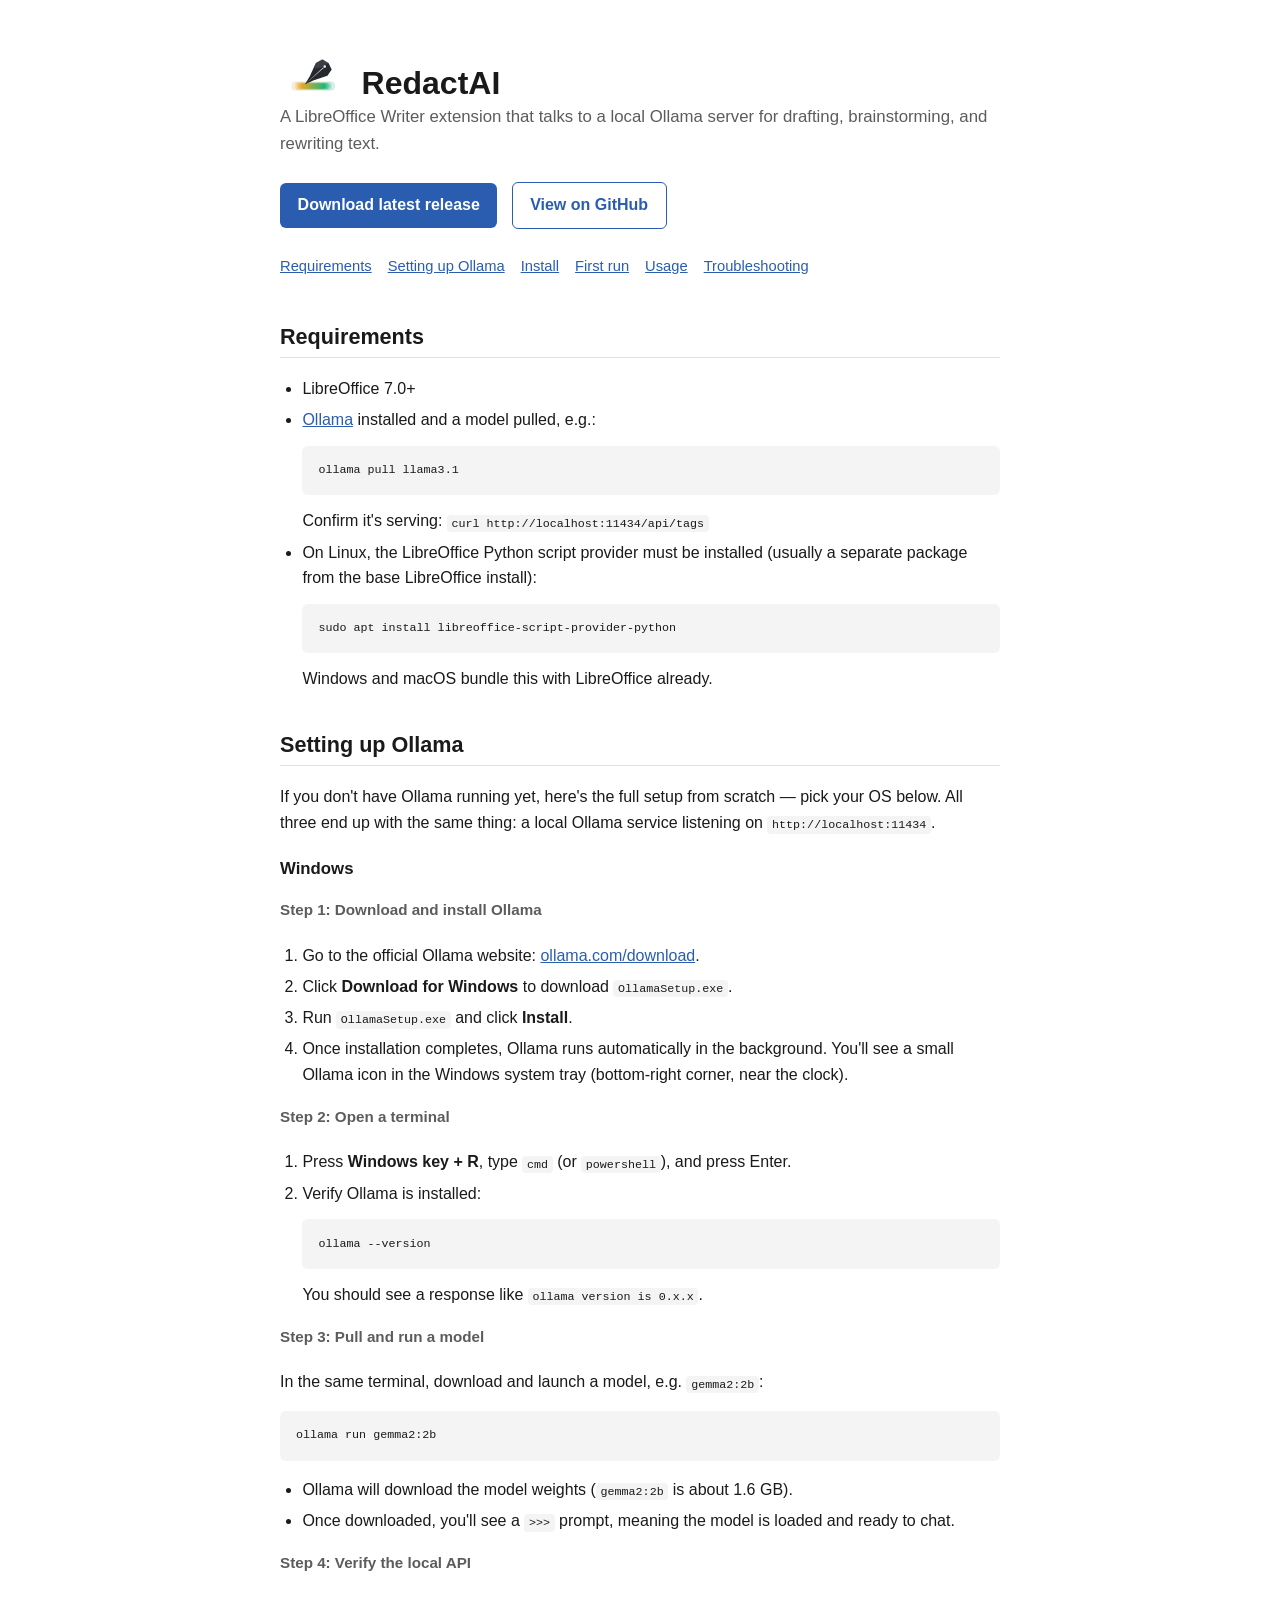
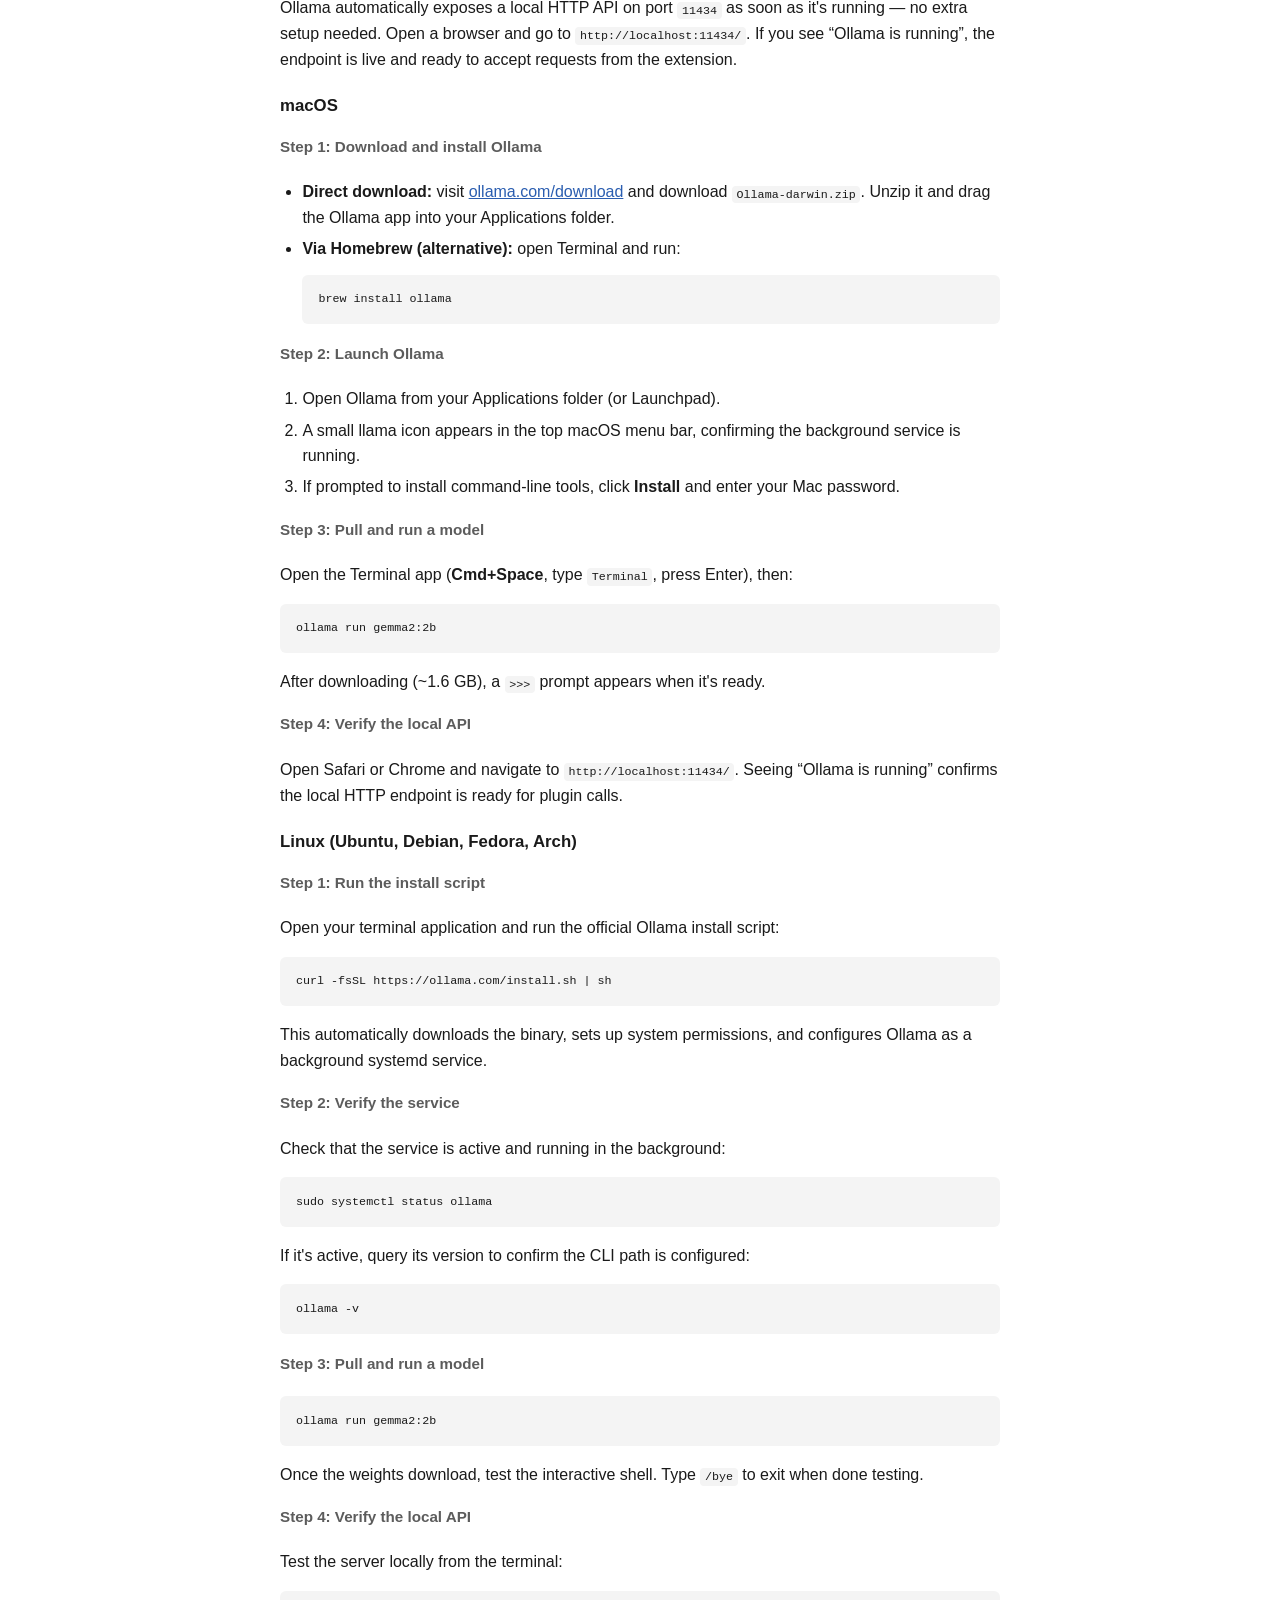
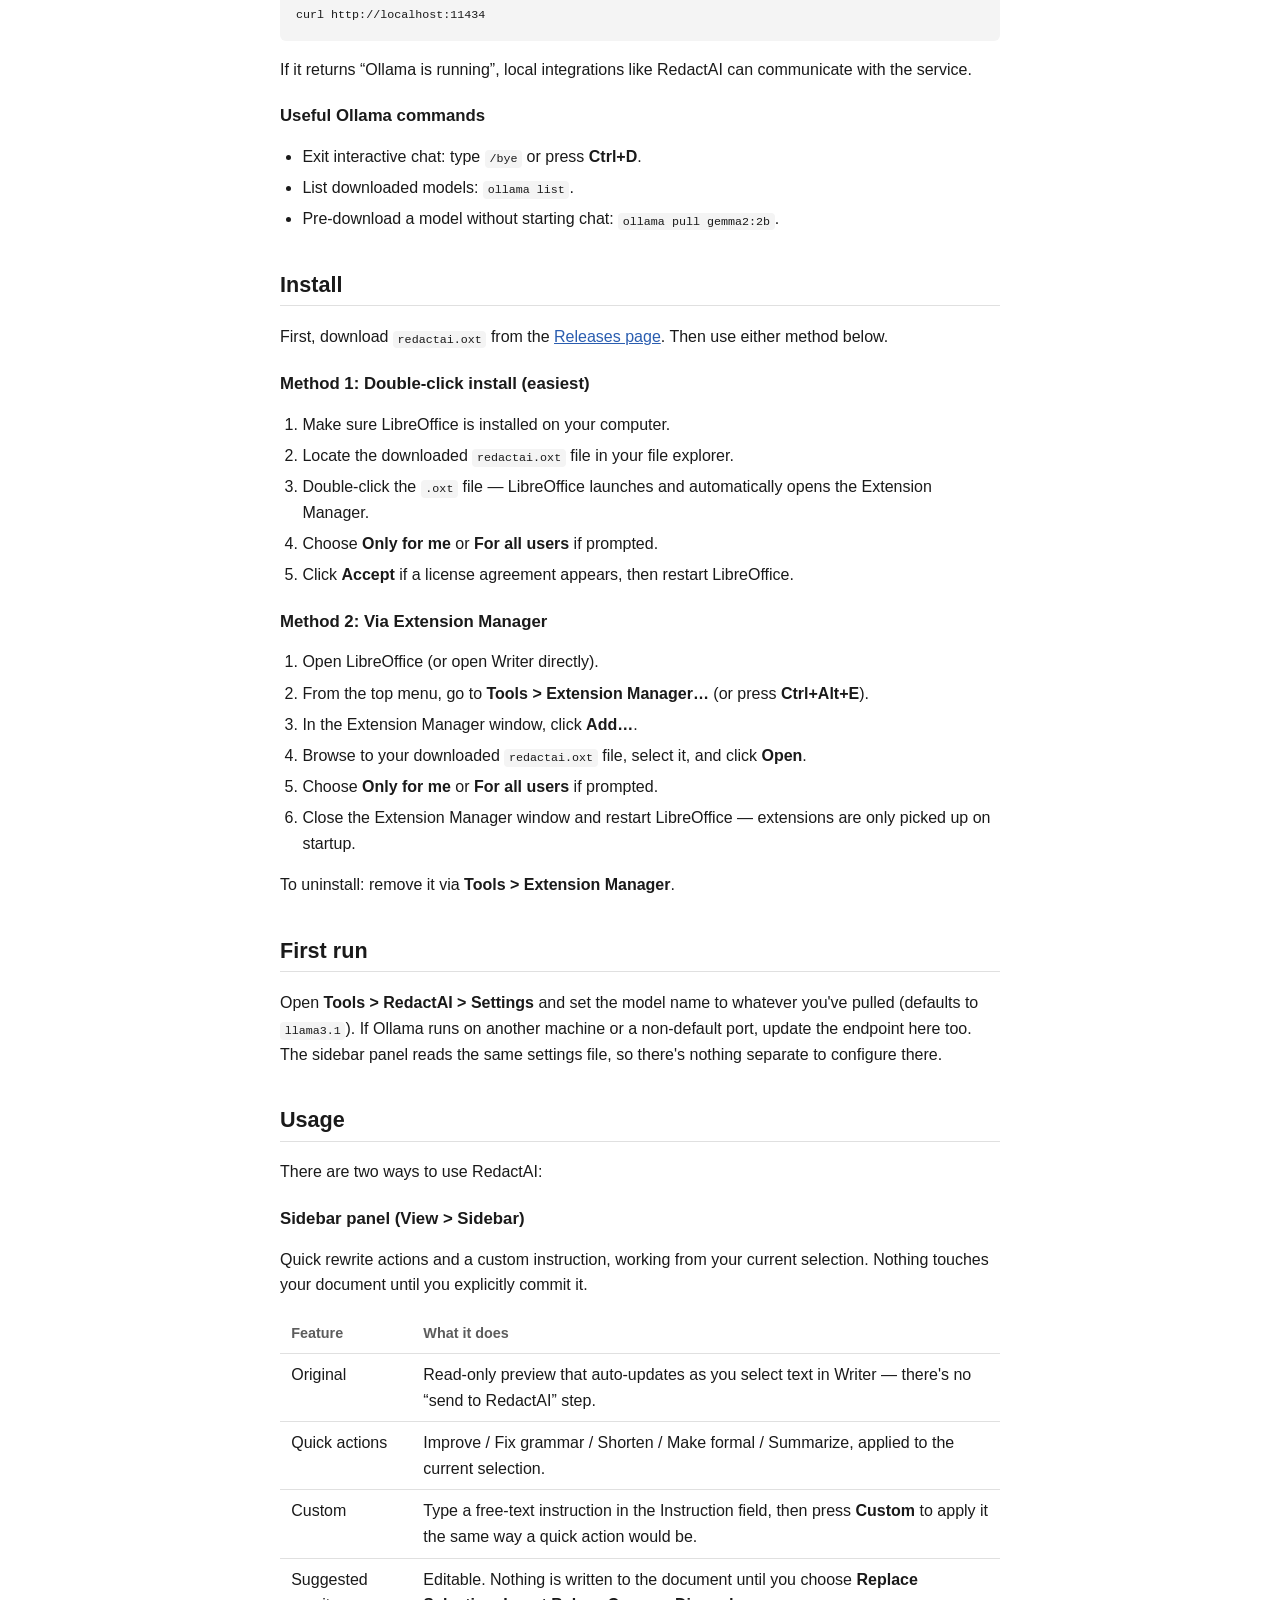
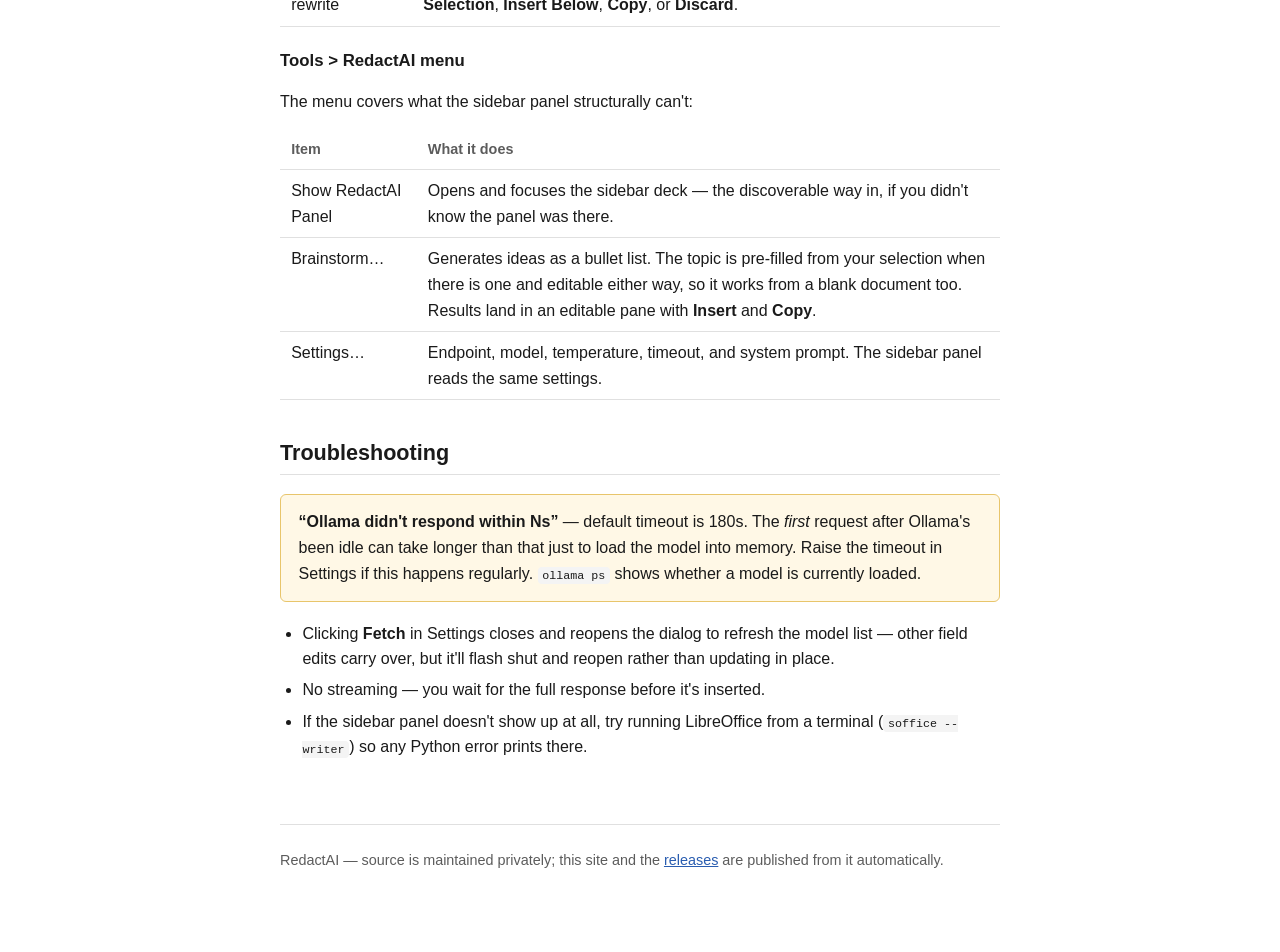
==== commit 6412078c: "Correct the feature list on the help page The Usage section described features that don't exist in t" ====
--- a/docs/index.html
+++ b/docs/index.html
@@ -285,18 +285,23 @@
 <p>There are two ways to use RedactAI:</p>
 
 <h3>Sidebar panel (View &gt; Sidebar)</h3>
-<p>Quick rewrite actions, a custom instruction, and Brainstorm, all working from your current selection &mdash; with a review step before anything touches the document.</p>
+<p>Quick rewrite actions and a custom instruction, working from your current selection. Nothing touches your document until you explicitly commit it.</p>
 <table>
   <tr><th>Feature</th><th>What it does</th></tr>
-  <tr><td>Original</td><td>Read-only preview that auto-updates as you select text in Writer.</td></tr>
+  <tr><td>Original</td><td>Read-only preview that auto-updates as you select text in Writer &mdash; there's no &ldquo;send to RedactAI&rdquo; step.</td></tr>
   <tr><td>Quick actions</td><td>Improve / Fix grammar / Shorten / Make formal / Summarize, applied to the current selection.</td></tr>
-  <tr><td>Custom</td><td>Free-text rewrite instruction, applied the same way a quick action would be.</td></tr>
-  <tr><td>Brainstorm on Selection</td><td>5 bullet ideas using the selection as topic.</td></tr>
+  <tr><td>Custom</td><td>Type a free-text instruction in the Instruction field, then press <strong>Custom</strong> to apply it the same way a quick action would be.</td></tr>
   <tr><td>Suggested rewrite</td><td>Editable. Nothing is written to the document until you choose <strong>Replace Selection</strong>, <strong>Insert Below</strong>, <strong>Copy</strong>, or <strong>Discard</strong>.</td></tr>
 </table>
 
 <h3>Tools &gt; RedactAI menu</h3>
-<p>The original popup-dialog versions (Generate / Brainstorm / Rewrite) &mdash; these auto-insert directly with no review step &mdash; plus Settings. Kept as a fallback alongside the sidebar panel.</p>
+<p>The menu covers what the sidebar panel structurally can't:</p>
+<table>
+  <tr><th>Item</th><th>What it does</th></tr>
+  <tr><td>Show RedactAI Panel</td><td>Opens and focuses the sidebar deck &mdash; the discoverable way in, if you didn't know the panel was there.</td></tr>
+  <tr><td>Brainstorm&hellip;</td><td>Generates ideas as a bullet list. The topic is pre-filled from your selection when there is one and editable either way, so it works from a blank document too. Results land in an editable pane with <strong>Insert</strong> and <strong>Copy</strong>.</td></tr>
+  <tr><td>Settings&hellip;</td><td>Endpoint, model, temperature, timeout, and system prompt. The sidebar panel reads the same settings.</td></tr>
+</table>
 
 <h2 id="troubleshooting">Troubleshooting</h2>
 <div class="callout">
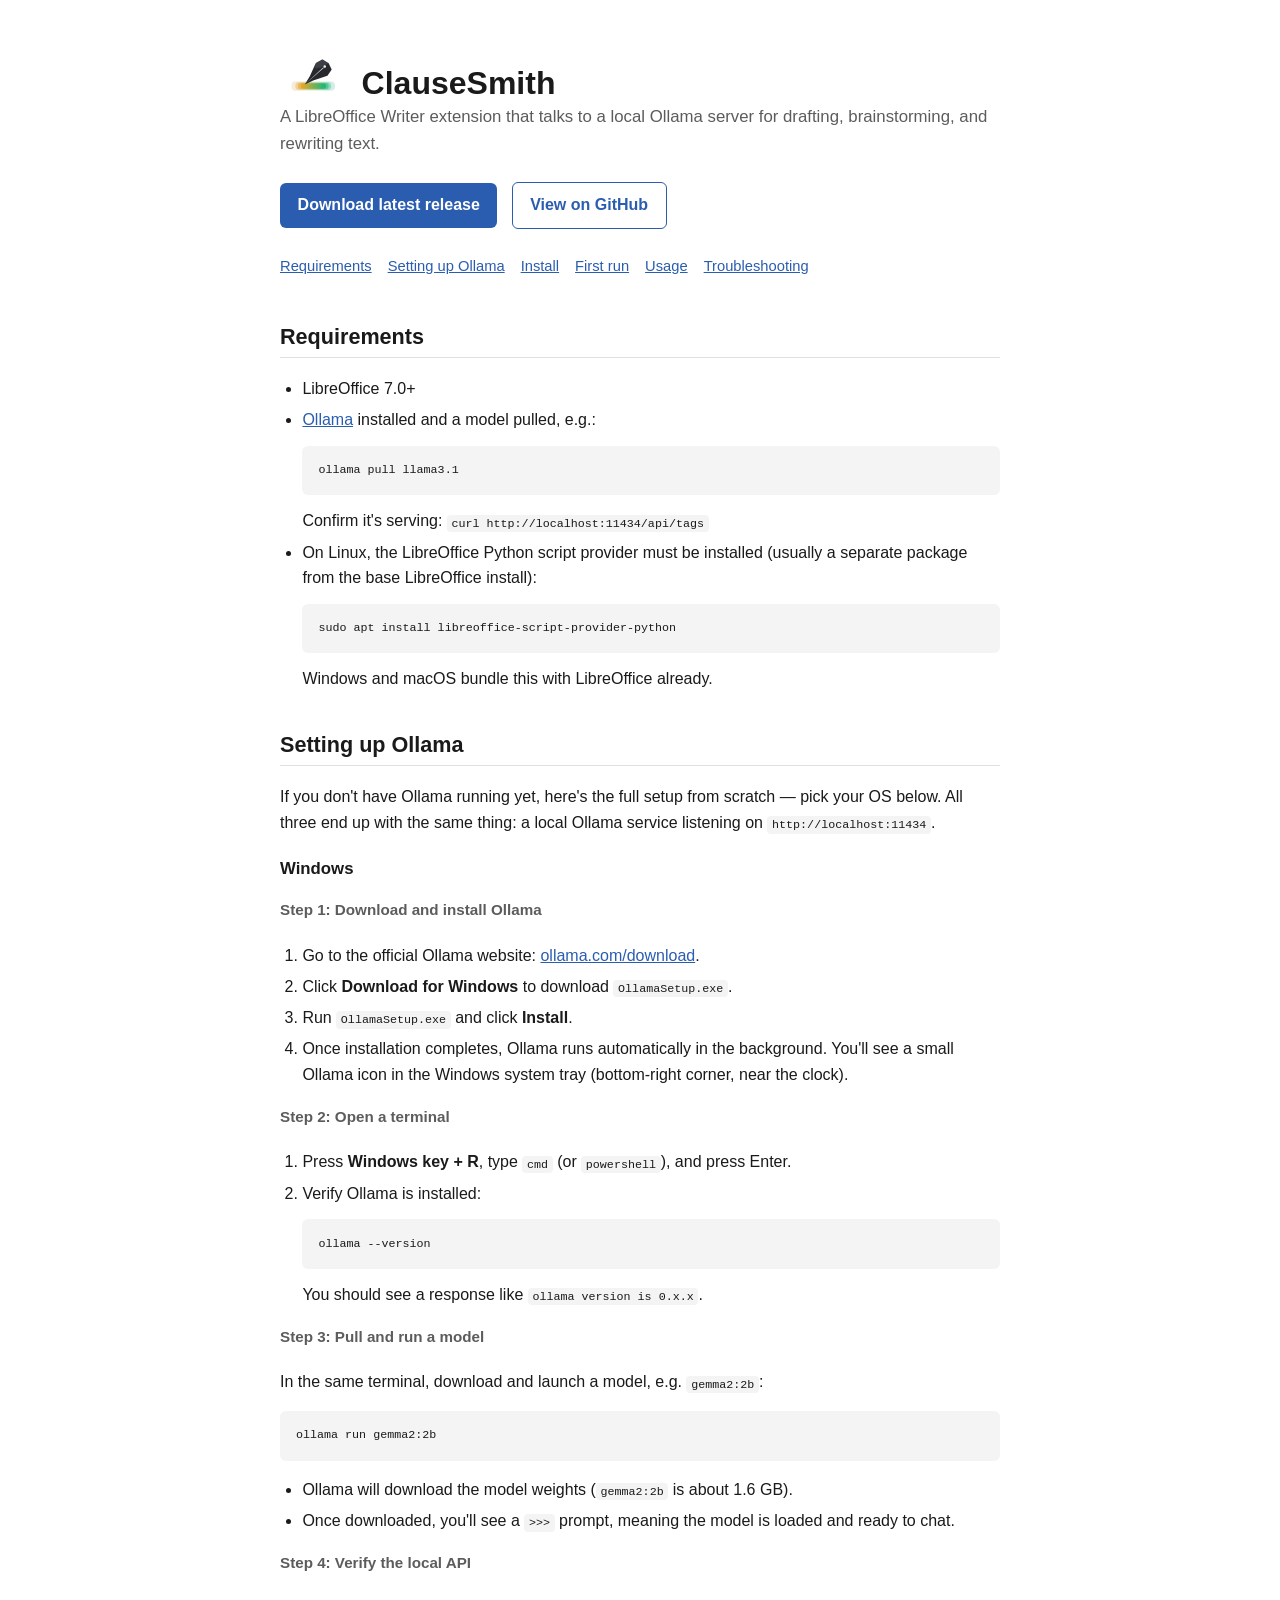
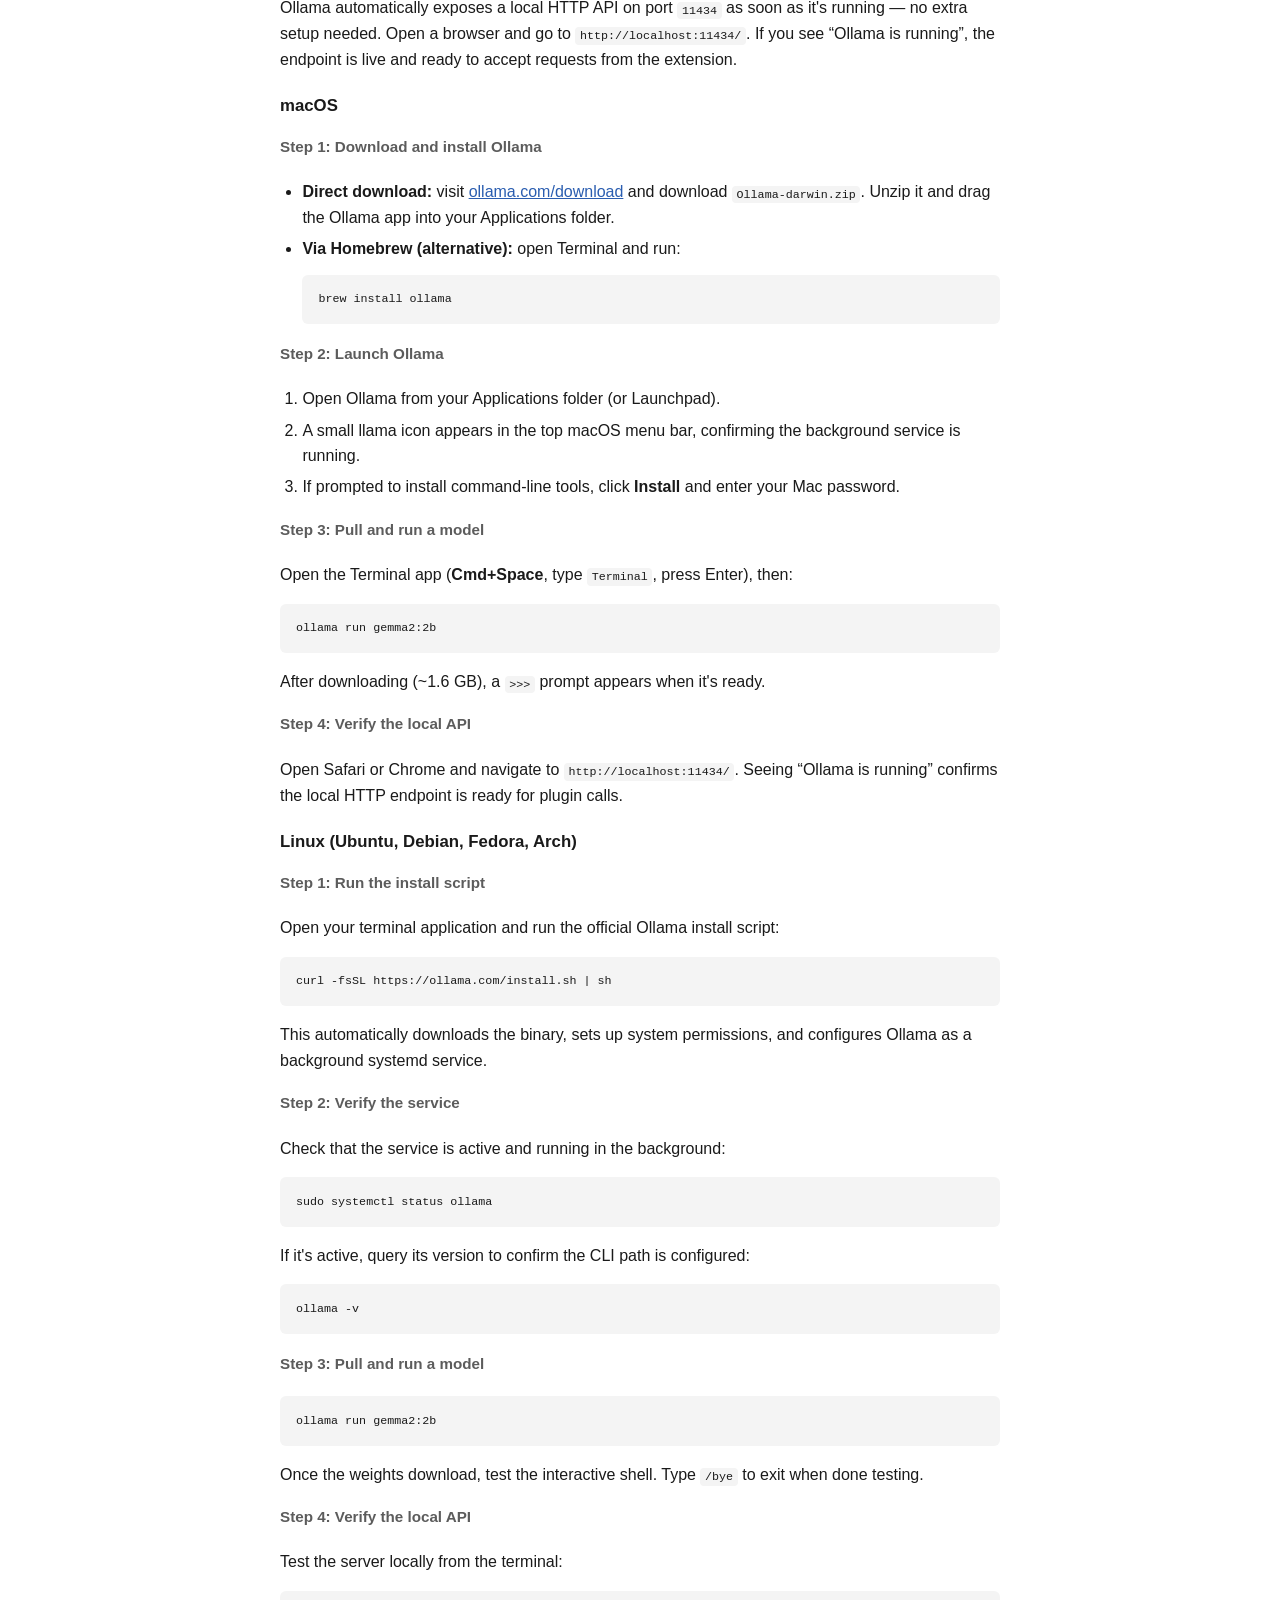
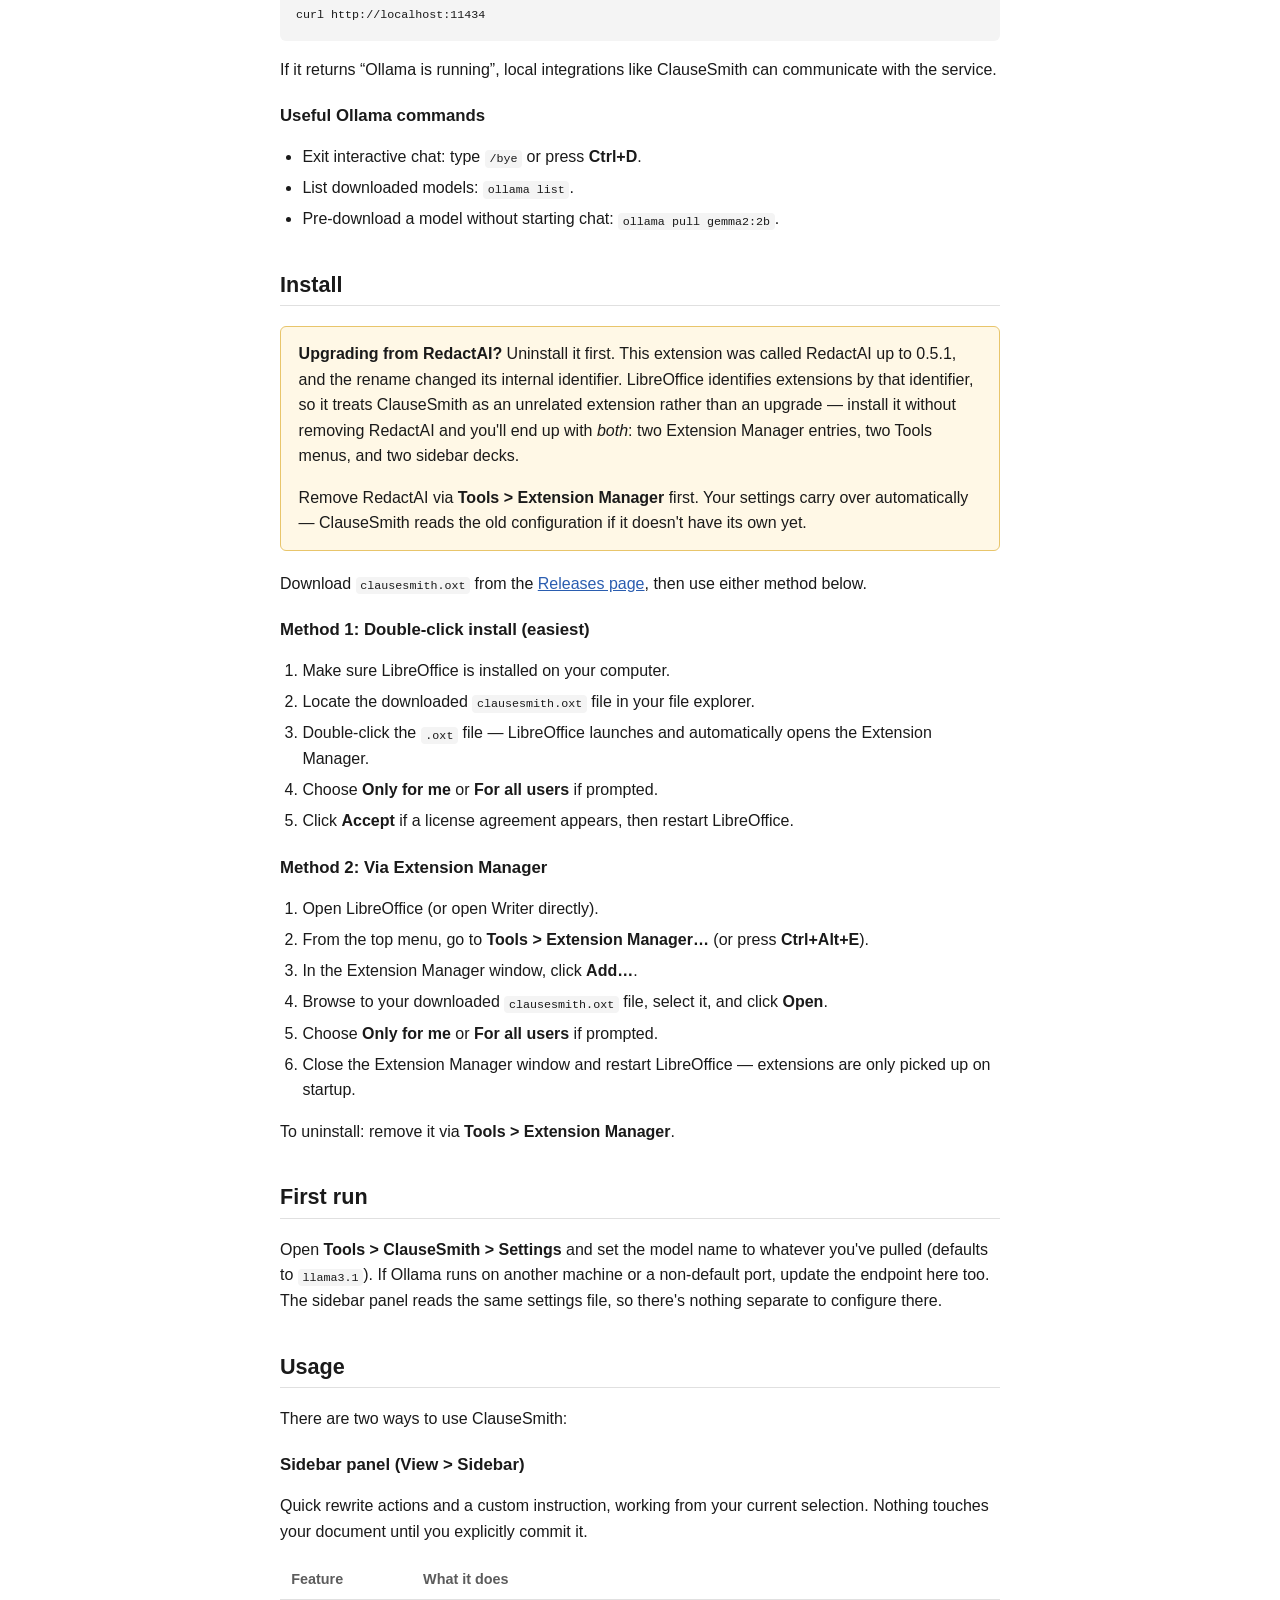
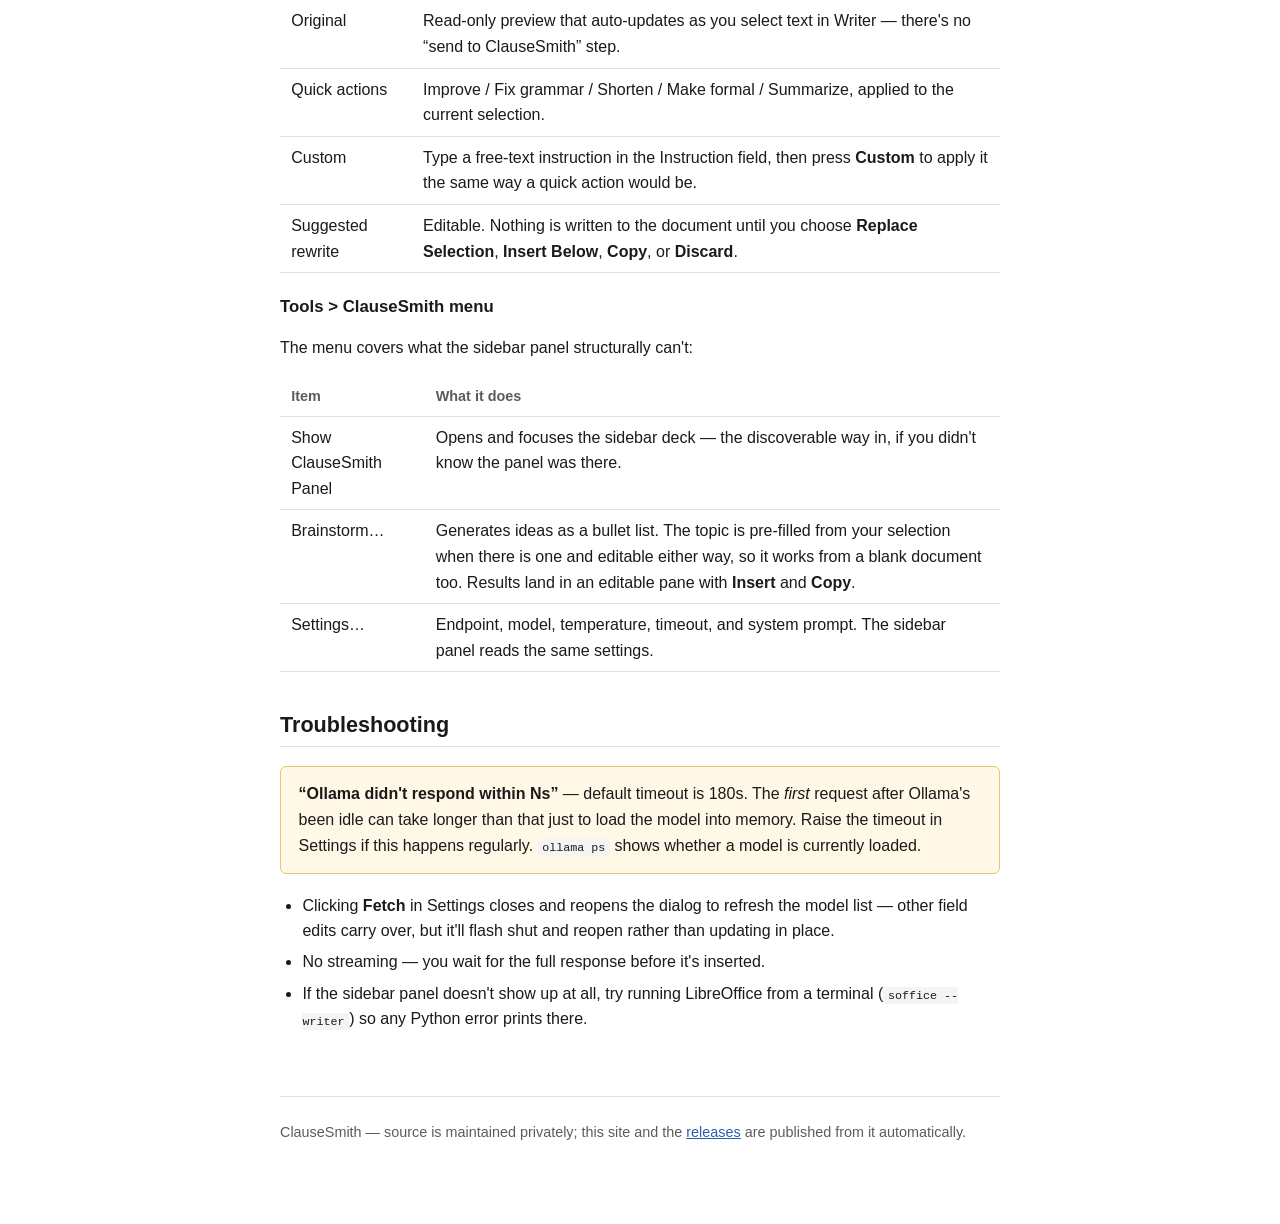
==== commit ae879a2d: "Rename RedactAI to ClauseSmith The RedactAI name is taken by an unrelated LinkedIn tool. Renames the" ====
--- a/docs/index.html
+++ b/docs/index.html
@@ -2,7 +2,7 @@
 <html lang="en">
 <head>
 <meta charset="UTF-8">
-<title>RedactAI Help</title>
+<title>ClauseSmith Help</title>
 <meta name="viewport" content="width=device-width, initial-scale=1">
 <link rel="icon" type="image/png" sizes="32x32" href="assets/favicon-32.png">
 <link rel="icon" type="image/png" sizes="16x16" href="assets/favicon-16.png">
@@ -130,14 +130,14 @@
 <body>
 
 <div class="header-row">
-  <img src="assets/redactai-icon.png" alt="RedactAI icon" width="64" height="64">
-  <h1>RedactAI</h1>
+  <img src="assets/clausesmith-icon.png" alt="ClauseSmith icon" width="64" height="64">
+  <h1>ClauseSmith</h1>
 </div>
 <p class="tagline">A LibreOffice Writer extension that talks to a local Ollama server for drafting, brainstorming, and rewriting text.</p>
 
 <div class="btn-row">
-  <a class="btn" href="https://github.com/RunningWithScrewDrivers/RedactAI-releases/releases">Download latest release</a>
-  <a class="btn secondary" href="https://github.com/RunningWithScrewDrivers/RedactAI-releases">View on GitHub</a>
+  <a class="btn" href="https://github.com/RunningWithScrewDrivers/ClauseSmith-releases/releases">Download latest release</a>
+  <a class="btn secondary" href="https://github.com/RunningWithScrewDrivers/ClauseSmith-releases">View on GitHub</a>
 </div>
 
 <nav class="toc">
@@ -245,7 +245,7 @@
 <h4>Step 4: Verify the local API</h4>
 <p>Test the server locally from the terminal:</p>
 <pre><code>curl http://localhost:11434</code></pre>
-<p>If it returns &ldquo;Ollama is running&rdquo;, local integrations like RedactAI can communicate with the service.</p>
+<p>If it returns &ldquo;Ollama is running&rdquo;, local integrations like ClauseSmith can communicate with the service.</p>
 
 <h3>Useful Ollama commands</h3>
 <ul>
@@ -255,12 +255,18 @@
 </ul>
 
 <h2 id="install">Install</h2>
-<p>First, download <code>redactai.oxt</code> from the <a href="https://github.com/RunningWithScrewDrivers/RedactAI-releases/releases">Releases page</a>. Then use either method below.</p>
+
+<div class="callout">
+  <p><strong>Upgrading from RedactAI?</strong> Uninstall it first. This extension was called RedactAI up to 0.5.1, and the rename changed its internal identifier. LibreOffice identifies extensions by that identifier, so it treats ClauseSmith as an unrelated extension rather than an upgrade &mdash; install it without removing RedactAI and you'll end up with <em>both</em>: two Extension Manager entries, two Tools menus, and two sidebar decks.</p>
+  <p>Remove RedactAI via <strong>Tools &gt; Extension Manager</strong> first. Your settings carry over automatically &mdash; ClauseSmith reads the old configuration if it doesn't have its own yet.</p>
+</div>
+
+<p>Download <code>clausesmith.oxt</code> from the <a href="https://github.com/RunningWithScrewDrivers/ClauseSmith-releases/releases">Releases page</a>, then use either method below.</p>
 
 <h3>Method 1: Double-click install (easiest)</h3>
 <ol>
   <li>Make sure LibreOffice is installed on your computer.</li>
-  <li>Locate the downloaded <code>redactai.oxt</code> file in your file explorer.</li>
+  <li>Locate the downloaded <code>clausesmith.oxt</code> file in your file explorer.</li>
   <li>Double-click the <code>.oxt</code> file &mdash; LibreOffice launches and automatically opens the Extension Manager.</li>
   <li>Choose <strong>Only for me</strong> or <strong>For all users</strong> if prompted.</li>
   <li>Click <strong>Accept</strong> if a license agreement appears, then restart LibreOffice.</li>
@@ -271,7 +277,7 @@
   <li>Open LibreOffice (or open Writer directly).</li>
   <li>From the top menu, go to <strong>Tools &gt; Extension Manager&hellip;</strong> (or press <strong>Ctrl+Alt+E</strong>).</li>
   <li>In the Extension Manager window, click <strong>Add&hellip;</strong>.</li>
-  <li>Browse to your downloaded <code>redactai.oxt</code> file, select it, and click <strong>Open</strong>.</li>
+  <li>Browse to your downloaded <code>clausesmith.oxt</code> file, select it, and click <strong>Open</strong>.</li>
   <li>Choose <strong>Only for me</strong> or <strong>For all users</strong> if prompted.</li>
   <li>Close the Extension Manager window and restart LibreOffice &mdash; extensions are only picked up on startup.</li>
 </ol>
@@ -279,26 +285,26 @@
 <p>To uninstall: remove it via <strong>Tools &gt; Extension Manager</strong>.</p>
 
 <h2 id="first-run">First run</h2>
-<p>Open <strong>Tools &gt; RedactAI &gt; Settings</strong> and set the model name to whatever you've pulled (defaults to <code>llama3.1</code>). If Ollama runs on another machine or a non-default port, update the endpoint here too. The sidebar panel reads the same settings file, so there's nothing separate to configure there.</p>
+<p>Open <strong>Tools &gt; ClauseSmith &gt; Settings</strong> and set the model name to whatever you've pulled (defaults to <code>llama3.1</code>). If Ollama runs on another machine or a non-default port, update the endpoint here too. The sidebar panel reads the same settings file, so there's nothing separate to configure there.</p>
 
 <h2 id="usage">Usage</h2>
-<p>There are two ways to use RedactAI:</p>
+<p>There are two ways to use ClauseSmith:</p>
 
 <h3>Sidebar panel (View &gt; Sidebar)</h3>
 <p>Quick rewrite actions and a custom instruction, working from your current selection. Nothing touches your document until you explicitly commit it.</p>
 <table>
   <tr><th>Feature</th><th>What it does</th></tr>
-  <tr><td>Original</td><td>Read-only preview that auto-updates as you select text in Writer &mdash; there's no &ldquo;send to RedactAI&rdquo; step.</td></tr>
+  <tr><td>Original</td><td>Read-only preview that auto-updates as you select text in Writer &mdash; there's no &ldquo;send to ClauseSmith&rdquo; step.</td></tr>
   <tr><td>Quick actions</td><td>Improve / Fix grammar / Shorten / Make formal / Summarize, applied to the current selection.</td></tr>
   <tr><td>Custom</td><td>Type a free-text instruction in the Instruction field, then press <strong>Custom</strong> to apply it the same way a quick action would be.</td></tr>
   <tr><td>Suggested rewrite</td><td>Editable. Nothing is written to the document until you choose <strong>Replace Selection</strong>, <strong>Insert Below</strong>, <strong>Copy</strong>, or <strong>Discard</strong>.</td></tr>
 </table>
 
-<h3>Tools &gt; RedactAI menu</h3>
+<h3>Tools &gt; ClauseSmith menu</h3>
 <p>The menu covers what the sidebar panel structurally can't:</p>
 <table>
   <tr><th>Item</th><th>What it does</th></tr>
-  <tr><td>Show RedactAI Panel</td><td>Opens and focuses the sidebar deck &mdash; the discoverable way in, if you didn't know the panel was there.</td></tr>
+  <tr><td>Show ClauseSmith Panel</td><td>Opens and focuses the sidebar deck &mdash; the discoverable way in, if you didn't know the panel was there.</td></tr>
   <tr><td>Brainstorm&hellip;</td><td>Generates ideas as a bullet list. The topic is pre-filled from your selection when there is one and editable either way, so it works from a blank document too. Results land in an editable pane with <strong>Insert</strong> and <strong>Copy</strong>.</td></tr>
   <tr><td>Settings&hellip;</td><td>Endpoint, model, temperature, timeout, and system prompt. The sidebar panel reads the same settings.</td></tr>
 </table>
@@ -314,8 +320,8 @@
 </ul>
 
 <footer>
-  RedactAI &mdash; source is maintained privately; this site and the
-  <a href="https://github.com/RunningWithScrewDrivers/RedactAI-releases/releases">releases</a>
+  ClauseSmith &mdash; source is maintained privately; this site and the
+  <a href="https://github.com/RunningWithScrewDrivers/ClauseSmith-releases/releases">releases</a>
   are published from it automatically.
 </footer>
 
